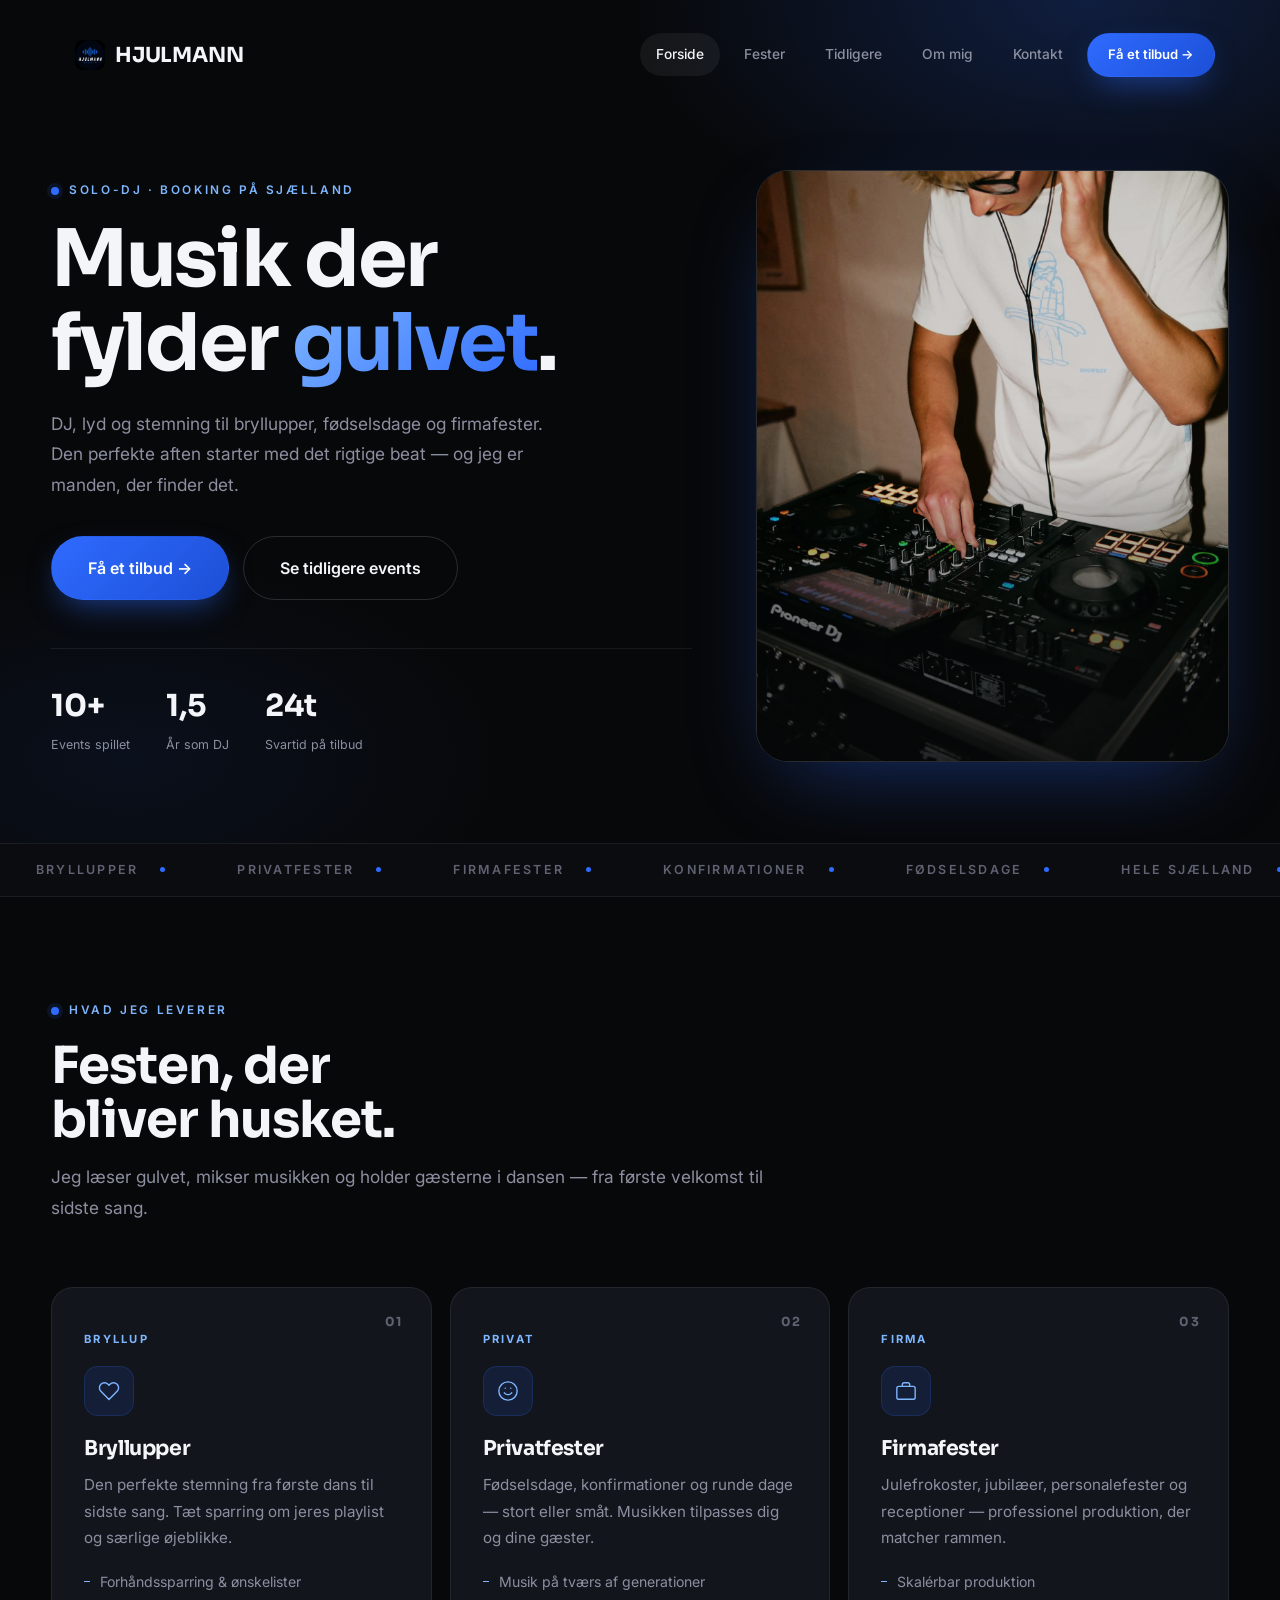
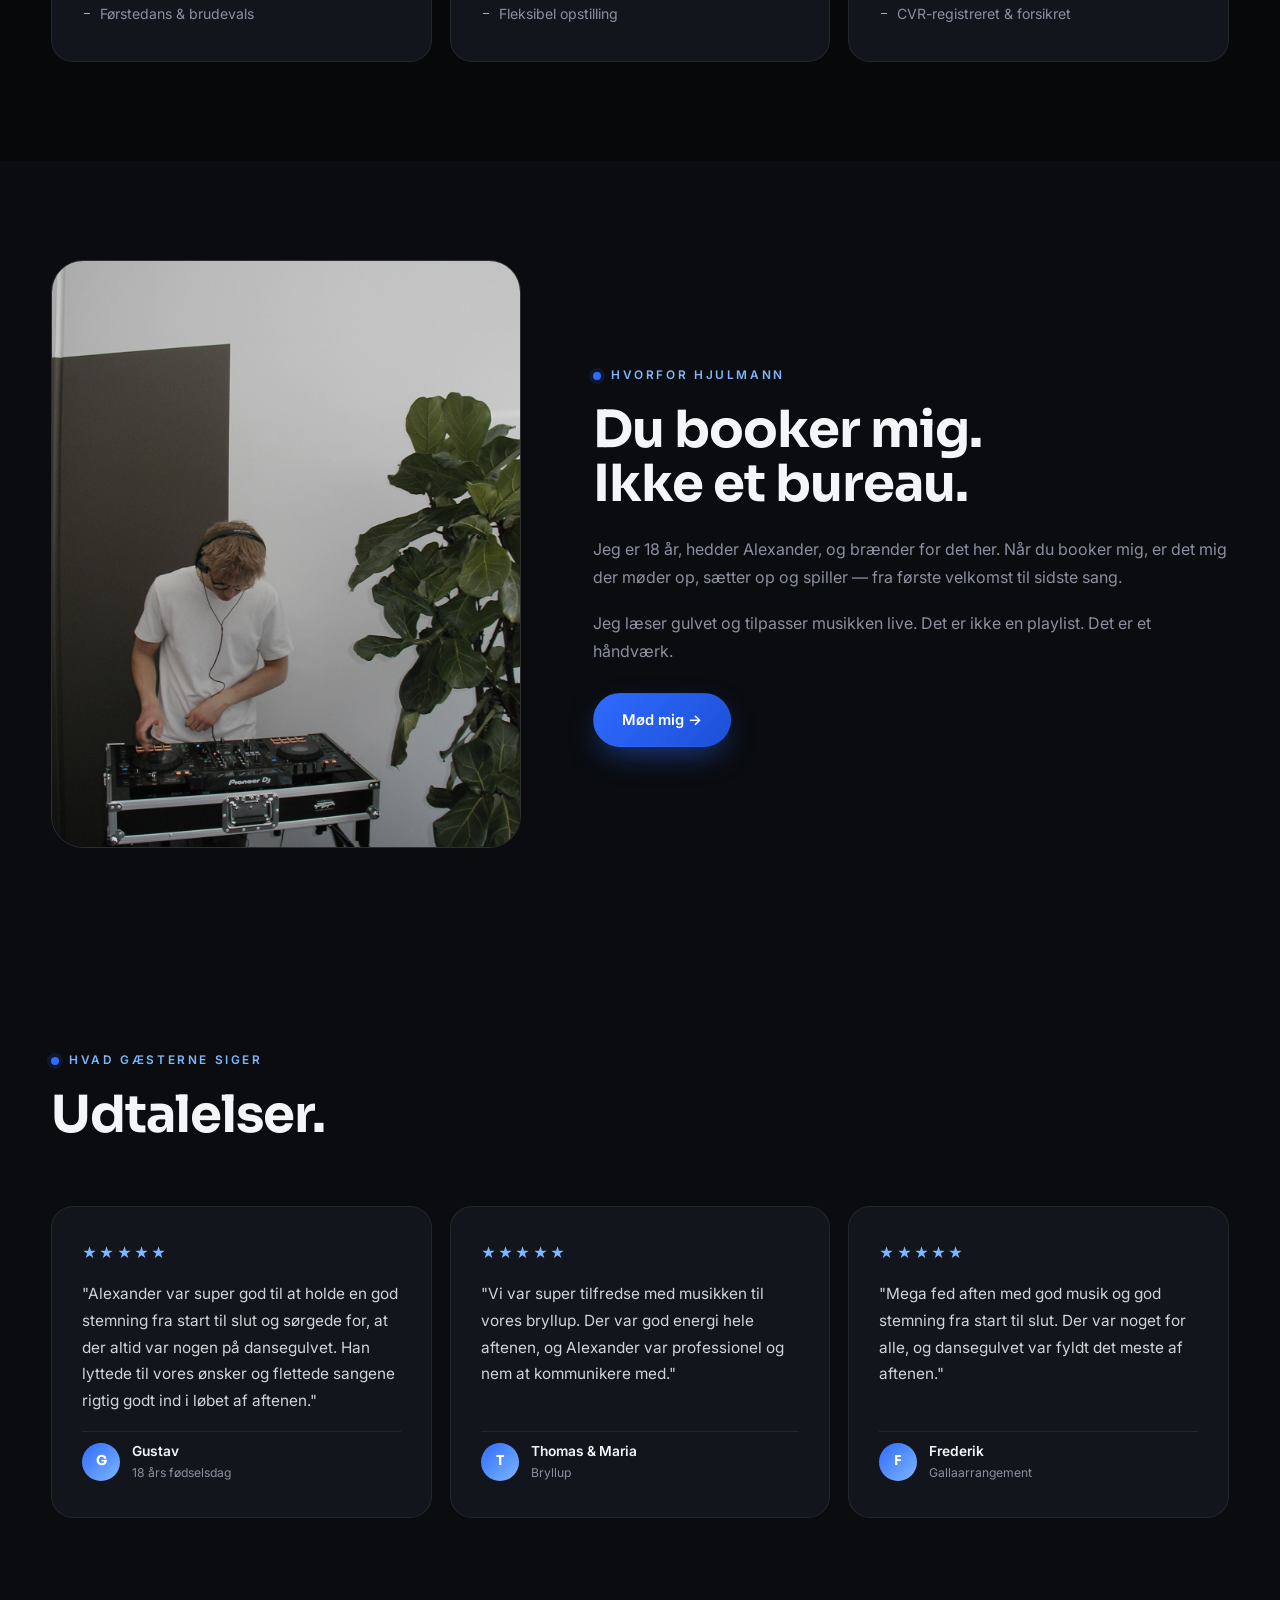
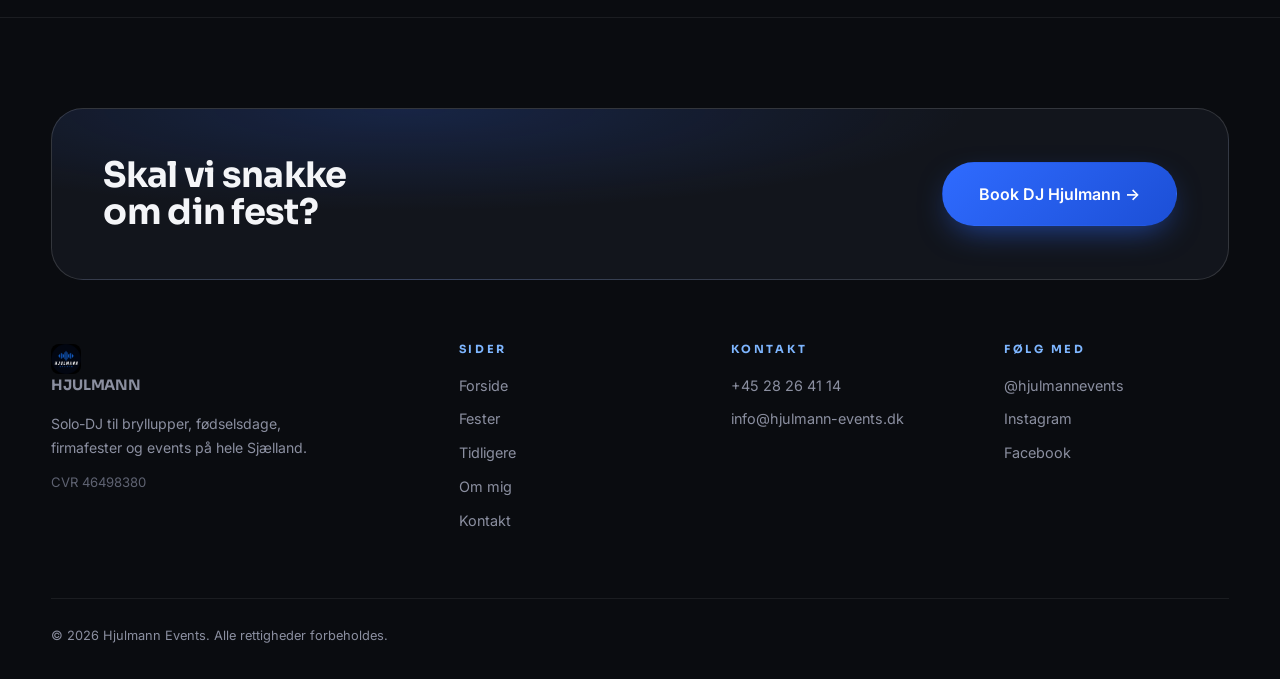
==== index.html @ 21eb1271 "Add files via upload" ====
<!doctype html>
<html lang="da">
<head>
<meta charset="utf-8" />
<meta name="viewport" content="width=device-width,initial-scale=1" />
<title>Hjulmann Events. Musik der fylder gulvet</title>
<meta name="description" content="DJ Hjulmann. solo-DJ til bryllupper, fødselsdage, firmafester og store events på Sjælland." />
<link rel="preconnect" href="https://fonts.googleapis.com">
<link rel="preconnect" href="https://fonts.gstatic.com" crossorigin>
<link href="https://fonts.googleapis.com/css2?family=Inter:wght@400;500;600;700&family=Sora:wght@600;700;800&display=swap" rel="stylesheet">
<link rel="stylesheet" href="styles.css" />
</head>
<body>

<div class="nav-outer">
<nav class="nav">
  <a href="index.html" class="logo">
    <img src="logo.png" class="logo-mark" alt="Hjulmann logo" />
    HJULMANN
  </a>
  <div class="nav-links">
    <a href="index.html">Forside</a>
    <a href="fester.html">Fester</a>
    <a href="tidligere.html">Tidligere</a>
    <a href="om.html">Om mig</a>
    <a href="kontakt.html">Kontakt</a>
    <a href="kontakt.html#booking" class="btn btn-primary btn-sm">Få et tilbud →</a>
  </div>
  <button class="nav-toggle" aria-label="Menu">
    <svg width="24" height="24" viewBox="0 0 24 24" fill="none" stroke="currentColor" stroke-width="2"><path d="M3 6h18M3 12h18M3 18h18"/></svg>
  </button>
</nav>
</div>

<!-- HERO -->
<section class="hero">
  <div class="hero-inner">
    <div class="reveal">
      <span class="kicker">Solo-DJ · Booking på Sjælland</span>
      <h1>Musik der<br/>fylder <em>gulvet</em>.</h1>
      <p class="hero-sub">DJ, lyd og stemning til bryllupper, fødselsdage og firmafester. Den perfekte aften starter med det rigtige beat — og jeg er manden, der finder det.</p>
      <div class="hero-actions">
        <a href="kontakt.html#booking" class="btn btn-primary btn-lg">Få et tilbud →</a>
        <a href="tidligere.html" class="btn btn-ghost btn-lg">Se tidligere events</a>
      </div>
      <div class="hero-stats">
        <div class="hero-stat">
          <div class="num">10+</div>
          <div class="lbl">Events spillet</div>
        </div>
        <div class="hero-stat">
          <div class="num">1,5</div>
          <div class="lbl">År som DJ</div>
        </div>
        <div class="hero-stat">
          <div class="num">24t</div>
          <div class="lbl">Svartid på tilbud</div>
        </div>
      </div>
    </div>
    <div class="hero-visual reveal" style="--i:1">
      <div class="frame">
        <img src="img-closeup.jpeg" alt="Alexander Hjulmann ved pulten" />
      </div>
    </div>
  </div>
</section>

<!-- TICKER -->
<div class="ticker">
  <div class="ticker-track">
    <div class="ticker-item">Bryllupper<span class="dot"></span></div>
    <div class="ticker-item">Privatfester<span class="dot"></span></div>
    <div class="ticker-item">Firmafester<span class="dot"></span></div>
    <div class="ticker-item">Konfirmationer<span class="dot"></span></div>
    <div class="ticker-item">Fødselsdage<span class="dot"></span></div>
    <div class="ticker-item">Hele Sjælland<span class="dot"></span></div>
    <div class="ticker-item">Jubilæer<span class="dot"></span></div>
    <div class="ticker-item">Julefrokoster<span class="dot"></span></div>
    <div class="ticker-item">Bryllupper<span class="dot"></span></div>
    <div class="ticker-item">Privatfester<span class="dot"></span></div>
    <div class="ticker-item">Firmafester<span class="dot"></span></div>
    <div class="ticker-item">Konfirmationer<span class="dot"></span></div>
    <div class="ticker-item">Fødselsdage<span class="dot"></span></div>
    <div class="ticker-item">Hele Sjælland<span class="dot"></span></div>
    <div class="ticker-item">Jubilæer<span class="dot"></span></div>
    <div class="ticker-item">Julefrokoster<span class="dot"></span></div>
  </div>
</div>

<!-- SERVICES -->
<section class="section">
  <div class="section-inner">
    <div class="section-head reveal">
      <span class="kicker">Hvad jeg leverer</span>
      <h2>Festen, der<br/>bliver husket.</h2>
      <p>Jeg læser gulvet, mikser musikken og holder gæsterne i dansen — fra første velkomst til sidste sang.</p>
    </div>
    <div class="bento">
      <div class="bento-card reveal" style="--i:0">
        <span class="num">01</span>
        <span class="tag">Bryllup</span>
        <div class="icon">
          <svg width="22" height="22" viewBox="0 0 24 24" fill="none" stroke="currentColor" stroke-width="1.5" stroke-linecap="round" stroke-linejoin="round"><path d="M20.84 4.61a5.5 5.5 0 00-7.78 0L12 5.67l-1.06-1.06a5.5 5.5 0 00-7.78 7.78l1.06 1.06L12 21.23l7.78-7.78 1.06-1.06a5.5 5.5 0 000-7.78z"/></svg>
        </div>
        <h3>Bryllupper</h3>
        <p>Den perfekte stemning fra første dans til sidste sang. Tæt sparring om jeres playlist og særlige øjeblikke.</p>
        <ul>
          <li>Forhåndssparring &amp; ønskelister</li>
          <li>Førstedans &amp; brudevals</li>
        </ul>
      </div>
      <div class="bento-card reveal" style="--i:1">
        <span class="num">02</span>
        <span class="tag">Privat</span>
        <div class="icon">
          <svg width="22" height="22" viewBox="0 0 24 24" fill="none" stroke="currentColor" stroke-width="1.5" stroke-linecap="round" stroke-linejoin="round"><circle cx="12" cy="12" r="10"/><path d="M8 14s1.5 2 4 2 4-2 4-2"/><line x1="9" y1="9" x2="9.01" y2="9"/><line x1="15" y1="9" x2="15.01" y2="9"/></svg>
        </div>
        <h3>Privatfester</h3>
        <p>Fødselsdage, konfirmationer og runde dage — stort eller småt. Musikken tilpasses dig og dine gæster.</p>
        <ul>
          <li>Musik på tværs af generationer</li>
          <li>Fleksibel opstilling</li>
        </ul>
      </div>
      <div class="bento-card reveal" style="--i:2">
        <span class="num">03</span>
        <span class="tag">Firma</span>
        <div class="icon">
          <svg width="22" height="22" viewBox="0 0 24 24" fill="none" stroke="currentColor" stroke-width="1.5" stroke-linecap="round" stroke-linejoin="round"><rect x="2" y="7" width="20" height="14" rx="2"/><path d="M16 7V5a2 2 0 00-2-2h-4a2 2 0 00-2 2v2"/></svg>
        </div>
        <h3>Firmafester</h3>
        <p>Julefrokoster, jubilæer, personalefester og receptioner — professionel produktion, der matcher rammen.</p>
        <ul>
          <li>Skalérbar produktion</li>
          <li>CVR-registreret &amp; forsikret</li>
        </ul>
      </div>
    </div>
  </div>
</section>

<!-- ABOUT SPLIT -->
<section class="section" style="background:var(--bg-1)">
  <div class="section-inner">
    <div class="split">
      <div class="split-media reveal">
        <img src="img-mixer.jpeg" alt="DJ-mixer og udstyr" />
      </div>
      <div class="split-body reveal" style="--i:1">
        <span class="kicker">Hvorfor Hjulmann</span>
        <h2 style="margin-bottom:24px">Du booker mig.<br/>Ikke et bureau.</h2>
        <p>Jeg er 18 år, hedder Alexander, og brænder for det her. Når du booker mig, er det mig der møder op, sætter op og spiller — fra første velkomst til sidste sang.</p>
        <p>Jeg læser gulvet og tilpasser musikken live. Det er ikke en playlist. Det er et håndværk.</p>
        <a href="om.html" class="btn btn-primary">Mød mig →</a>
      </div>
    </div>
  </div>
</section>

<!-- TESTIMONIALS -->
<section class="section" style="background:var(--bg-1)">
  <div class="section-inner">
    <div class="section-head reveal">
      <span class="kicker">Hvad gæsterne siger</span>
      <h2>Udtalelser.</h2>
    </div>
    <div class="testi-row">
      <div class="testi-card reveal" style="--i:0">
        <div class="stars">★★★★★</div>
        <p>"Alexander var super god til at holde en god stemning fra start til slut og sørgede for, at der altid var nogen på dansegulvet. Han lyttede til vores ønsker og flettede sangene rigtig godt ind i løbet af aftenen."</p>
        <div class="testi-who">
          <div class="testi-avatar">G</div>
          <div>
            <div class="name">Gustav</div>
            <div class="role">18 års fødselsdag</div>
          </div>
        </div>
      </div>
      <div class="testi-card reveal" style="--i:1">
        <div class="stars">★★★★★</div>
        <p>"Vi var super tilfredse med musikken til vores bryllup. Der var god energi hele aftenen, og Alexander var professionel og nem at kommunikere med."</p>
        <div class="testi-who">
          <div class="testi-avatar">T</div>
          <div>
            <div class="name">Thomas &amp; Maria</div>
            <div class="role">Bryllup</div>
          </div>
        </div>
      </div>
      <div class="testi-card reveal" style="--i:2">
        <div class="stars">★★★★★</div>
        <p>"Mega fed aften med god musik og god stemning fra start til slut. Der var noget for alle, og dansegulvet var fyldt det meste af aftenen."</p>
        <div class="testi-who">
          <div class="testi-avatar">F</div>
          <div>
            <div class="name">Frederik</div>
            <div class="role">Gallaarrangement</div>
          </div>
        </div>
      </div>
    </div>
  </div>
</section>


<footer>
  <div class="foot-cta">
    <h3>Skal vi snakke<br/>om din fest?</h3>
    <a href="kontakt.html#booking" class="btn btn-primary btn-lg">Book DJ Hjulmann →</a>
  </div>
  <div class="foot-grid">
    <div>
      <a href="index.html" class="logo">
        <img src="logo.png" class="logo-mark" alt="Hjulmann logo" />
        HJULMANN
      </a>
      <p style="margin-top:14px;font-size:.88rem;color:var(--muted);max-width:32ch">Solo-DJ til bryllupper, fødselsdage, firmafester og events på hele Sjælland.</p>
      <p style="margin-top:10px;font-size:.82rem;color:var(--muted-2)">CVR 46498380</p>
    </div>
    <div>
      <h4>Sider</h4>
      <a href="index.html">Forside</a>
      <a href="fester.html">Fester</a>
      <a href="tidligere.html">Tidligere</a>
      <a href="om.html">Om mig</a>
      <a href="kontakt.html">Kontakt</a>
    </div>
    <div>
      <h4>Kontakt</h4>
      <a href="tel:+4528264114">+45 28 26 41 14</a>
      <a href="mailto:info@hjulmann-events.dk">info@hjulmann-events.dk</a>
    </div>
    <div>
      <h4>Følg med</h4>
      <a href="#">@hjulmannevents</a>
      <a href="#">Instagram</a>
      <a href="#">Facebook</a>
    </div>
  </div>
  <div class="foot-bottom">
    <div>© 2026 Hjulmann Events. Alle rettigheder forbeholdes.</div>
  </div>
</footer>

<script src="script.js"></script>
</body>
</html>
---- styles.css ----
/* === Hjulmann Events — design system v2 === */
:root{
  --bg:#070809;
  --bg-1:#0a0c10;
  --bg-2:#0e1117;
  --surface:#12151c;
  --surface-2:#181c26;
  --fg:#f4f5f8;
  --muted:#8b8fa0;
  --muted-2:#5e6271;
  --accent:#2f6bff;
  --accent-2:#7eb6ff;
  --accent-soft:rgba(47,107,255,.12);
  --line:rgba(255,255,255,.07);
  --line-strong:rgba(255,255,255,.14);
  --max:1280px;
  --radius:22px;
  --radius-sm:14px;
  --radius-lg:32px;
  --glow:0 30px 90px -30px rgba(47,107,255,.45);
}
*{box-sizing:border-box;margin:0;padding:0}
html{scroll-behavior:smooth;scroll-padding-top:110px}
body{
  font-family:'Inter',system-ui,-apple-system,sans-serif;
  background:var(--bg);
  color:var(--fg);
  line-height:1.65;
  overflow-x:hidden;
  -webkit-font-smoothing:antialiased;
}
::selection{background:rgba(47,107,255,.35);color:#fff}
img,video{max-width:100%;display:block}
a{color:inherit;text-decoration:none}

/* ====== TYPOGRAPHY ====== */
h1,h2,h3,h4{
  font-family:'Sora',system-ui,sans-serif;
  font-weight:700;letter-spacing:-.02em;line-height:1.05;
}
h1{font-size:clamp(2.8rem,6.2vw,5.6rem);letter-spacing:-.03em}
h2{font-size:clamp(2rem,4vw,3.2rem)}
h3{font-size:clamp(1.1rem,1.6vw,1.4rem)}
p{color:var(--muted);font-size:1rem;line-height:1.75}
.lead{font-size:1.12rem;color:var(--muted);max-width:46ch}

.kicker{
  display:inline-flex;align-items:center;gap:10px;
  font-size:.74rem;letter-spacing:.22em;text-transform:uppercase;
  color:var(--accent-2);margin-bottom:18px;font-weight:600;
}
.kicker::before{content:'';width:8px;height:8px;border-radius:50%;background:var(--accent);box-shadow:0 0 0 4px var(--accent-soft)}

/* ====== BUTTONS ====== */
.btn{
  display:inline-flex;align-items:center;gap:10px;
  padding:14px 28px;border-radius:100px;
  border:1px solid var(--line-strong);background:rgba(255,255,255,.02);color:var(--fg);
  font-weight:600;font-size:.92rem;
  cursor:pointer;transition:transform .2s,background .2s,border-color .2s,box-shadow .2s,color .2s;
  font-family:inherit;
}
.btn:hover{border-color:var(--accent-2);transform:translateY(-2px)}
.btn:active{transform:translateY(0)}
.btn-primary{
  background:linear-gradient(135deg,var(--accent),#1c4fd6);border-color:transparent;color:#fff;
  box-shadow:0 12px 32px -10px rgba(47,107,255,.6);
}
.btn-primary:hover{box-shadow:0 16px 40px -10px rgba(47,107,255,.8)}
.btn-ghost{background:transparent}
.btn-lg{padding:18px 36px;font-size:1rem}
.btn-sm{padding:10px 20px;font-size:.82rem}
.btn svg{transition:transform .25s}
.btn:hover svg{transform:translateX(3px)}

/* ====== NAV ====== */
.nav-outer{position:fixed;top:18px;left:0;right:0;z-index:100;padding:0 clamp(16px,4vw,40px);display:flex;justify-content:center;transition:top .35s}
.nav{
  width:100%;max-width:1180px;
  display:flex;align-items:center;justify-content:space-between;gap:24px;
  padding:14px 14px 14px 24px;
  border-radius:100px;
  border:1px solid transparent;
  background:transparent;
  transition:background .4s,border-color .4s,box-shadow .4s,padding .4s,backdrop-filter .4s;
}
.nav-outer.scrolled .nav{
  background:rgba(10,12,16,.7);backdrop-filter:blur(20px) saturate(1.4);
  border-color:var(--line-strong);
  box-shadow:0 12px 40px -20px rgba(0,0,0,.6);
}
.logo{
  font-family:'Sora',sans-serif;font-size:1.3rem;font-weight:700;letter-spacing:-.01em;
  display:flex;align-items:center;gap:10px;flex-shrink:0;
}
.logo-mark{width:30px;height:30px;border-radius:8px}
.nav-links{display:flex;gap:8px;align-items:center}
.nav-links a:not(.btn){
  font-size:.86rem;font-weight:500;color:var(--muted);
  padding:10px 16px;border-radius:100px;transition:color .2s,background .2s;
}
.nav-links a:not(.btn):hover{color:var(--fg);background:rgba(255,255,255,.05)}
.nav-links a.active:not(.btn){color:var(--fg);background:rgba(255,255,255,.06)}
.nav-toggle{display:none;background:none;border:none;color:var(--fg);cursor:pointer;padding:8px}

@media(max-width:860px){
  .nav-toggle{display:block}
  .nav-links{
    position:fixed;top:0;right:0;height:100vh;width:min(320px,82vw);
    background:rgba(10,12,16,.98);backdrop-filter:blur(24px);
    flex-direction:column;justify-content:center;align-items:stretch;
    gap:6px;padding:40px;transform:translateX(100%);transition:transform .4s cubic-bezier(.16,1,.3,1);
    border-left:1px solid var(--line);
  }
  .nav-links.open{transform:translateX(0)}
  .nav-links a:not(.btn){font-size:1.2rem;text-align:center;padding:14px}
  .nav-links .btn{justify-content:center;margin-top:14px}
}

/* ====== HERO ====== */
.hero{
  padding:170px clamp(18px,4vw,56px) clamp(60px,9vh,110px);
  position:relative;overflow:hidden;
}
.hero::before{
  content:'';position:absolute;inset:0;z-index:0;
  background:
    radial-gradient(ellipse 60% 50% at 85% 0%,rgba(47,107,255,.22),transparent 60%),
    radial-gradient(ellipse 50% 40% at 10% 90%,rgba(47,107,255,.08),transparent 60%);
}
.hero-inner{
  position:relative;z-index:1;max-width:var(--max);margin:0 auto;
  display:grid;grid-template-columns:1.15fr .85fr;gap:64px;align-items:center;
}
@media(max-width:980px){.hero-inner{grid-template-columns:1fr;gap:48px}}
.hero h1{margin-bottom:24px}
.hero h1 em{
  font-style:normal;color:var(--accent-2);
  background:linear-gradient(135deg,var(--accent-2),var(--accent));
  -webkit-background-clip:text;background-clip:text;color:transparent;
}
.hero-sub{font-size:1.08rem;max-width:46ch;margin-bottom:36px}
.hero-actions{display:flex;gap:14px;flex-wrap:wrap;margin-bottom:48px}
.hero-stats{display:flex;gap:36px;flex-wrap:wrap;padding-top:32px;border-top:1px solid var(--line)}
.hero-stat .num{font-family:'Sora',sans-serif;font-size:1.9rem;font-weight:700;color:var(--fg)}
.hero-stat .lbl{font-size:.78rem;color:var(--muted);margin-top:4px}

/* hero visual */
.hero-visual{position:relative}
.hero-visual .frame{
  border-radius:var(--radius-lg);overflow:hidden;aspect-ratio:4/5;
  border:1px solid var(--line-strong);position:relative;
  box-shadow:var(--glow);
}
.hero-visual .frame img{width:100%;height:100%;object-fit:cover;filter:saturate(.9) brightness(.85)}
.hero-visual .frame::after{
  content:'';position:absolute;inset:0;
  background:linear-gradient(180deg,transparent 50%,rgba(7,8,9,.85) 100%);
}
.float-card{
  position:absolute;left:-26px;bottom:34px;z-index:2;
  background:rgba(14,17,23,.85);backdrop-filter:blur(16px);
  border:1px solid var(--line-strong);border-radius:var(--radius-sm);
  padding:18px 22px;box-shadow:0 20px 50px -20px rgba(0,0,0,.7);
  display:flex;align-items:center;gap:14px;
}
.float-card .icn{
  width:42px;height:42px;border-radius:12px;flex-shrink:0;
  display:flex;align-items:center;justify-content:center;
  background:var(--accent-soft);color:var(--accent-2);
}
.float-card .t{font-weight:700;font-size:.95rem}
.float-card .d{font-size:.78rem;color:var(--muted)}
@media(max-width:600px){.float-card{left:14px;right:14px;bottom:18px}}

/* ====== TICKER ====== */
.ticker{
  border-top:1px solid var(--line);border-bottom:1px solid var(--line);
  background:var(--bg-1);padding:16px 0;overflow:hidden;
}
.ticker-track{display:flex;width:max-content;animation:ticker 32s linear infinite;gap:0}
.ticker:hover .ticker-track{animation-play-state:paused}
@keyframes ticker{from{transform:translateX(0)}to{transform:translateX(-50%)}}
.ticker-item{
  display:flex;align-items:center;gap:22px;padding:0 36px;
  font-size:.78rem;letter-spacing:.18em;text-transform:uppercase;color:var(--muted-2);font-weight:600;white-space:nowrap;
}
.ticker-item .dot{width:5px;height:5px;border-radius:50%;background:var(--accent);flex-shrink:0}

/* ====== SECTIONS ====== */
.section{padding:clamp(80px,11vh,140px) clamp(18px,4vw,56px)}
.section-inner{max-width:var(--max);margin:0 auto}
.section-head{margin-bottom:64px;max-width:760px}
.section-head.center{margin-inline:auto;text-align:center}
.section-head h2{margin-bottom:16px}
.section-head p{font-size:1.08rem}
.section-top{
  display:flex;justify-content:space-between;align-items:flex-end;
  flex-wrap:wrap;gap:24px;margin-bottom:56px;
}

/* ====== BENTO SERVICES ====== */
.bento{display:grid;grid-template-columns:repeat(3,1fr);gap:18px}
@media(max-width:900px){.bento{grid-template-columns:1fr}}
.bento-card{
  background:var(--surface);border:1px solid var(--line);border-radius:var(--radius);
  padding:36px 32px;position:relative;overflow:hidden;
  transition:border-color .3s,transform .3s,background .3s;
}
.bento-card:hover{border-color:rgba(47,107,255,.4);transform:translateY(-4px);background:var(--surface-2)}
.bento-card .tag{
  display:inline-flex;font-size:.7rem;letter-spacing:.2em;text-transform:uppercase;
  color:var(--accent-2);font-weight:700;margin-bottom:18px;
}
.bento-card .icon{
  width:50px;height:50px;border-radius:14px;display:flex;align-items:center;justify-content:center;
  background:var(--accent-soft);color:var(--accent-2);margin-bottom:22px;
  border:1px solid rgba(47,107,255,.18);
}
.bento-card h3{margin-bottom:12px}
.bento-card p{font-size:.95rem;margin-bottom:18px}
.bento-card ul{list-style:none;display:flex;flex-direction:column;gap:9px}
.bento-card ul li{font-size:.88rem;color:var(--muted);display:flex;align-items:center;gap:10px}
.bento-card ul li::before{content:'';width:6px;height:1px;background:var(--accent-2);flex-shrink:0}
.bento-card .num{
  position:absolute;top:24px;right:28px;font-family:'Sora',sans-serif;font-weight:700;
  font-size:.78rem;color:var(--muted-2);letter-spacing:.1em;
}

/* ====== SPLIT IMAGE+TEXT ====== */
.split{display:grid;grid-template-columns:.85fr 1.15fr;gap:72px;align-items:center}
.split.rev{grid-template-columns:1.15fr .85fr}
.split.rev .split-media{order:2}
@media(max-width:900px){.split,.split.rev{grid-template-columns:1fr;gap:40px}.split.rev .split-media{order:0}}
.split-media{border-radius:var(--radius-lg);overflow:hidden;aspect-ratio:4/5;border:1px solid var(--line-strong)}
.split-media img{width:100%;height:100%;object-fit:cover;filter:saturate(.9) brightness(.88)}
.split-body p{margin-bottom:18px}
.split-body .btn{margin-top:10px}

/* ====== GALLERY ====== */
.gallery{display:grid;grid-template-columns:repeat(4,1fr);gap:14px}
@media(max-width:980px){.gallery{grid-template-columns:repeat(2,1fr)}}
@media(max-width:540px){.gallery{grid-template-columns:1fr}}
.gallery-item{
  position:relative;border-radius:var(--radius);overflow:hidden;aspect-ratio:3/4;
  border:1px solid var(--line);
}
.gallery-item.tall{grid-row:span 2;aspect-ratio:3/5}
@media(max-width:980px){.gallery-item.tall{aspect-ratio:3/4;grid-row:auto}}
.gallery-item .bg{
  position:absolute;inset:0;background-size:cover;background-position:center;
  filter:saturate(.6) brightness(.7);transition:transform .8s cubic-bezier(.16,1,.3,1),filter .8s;
}
.gallery-item:hover .bg{transform:scale(1.06);filter:saturate(.95) brightness(.85)}
.gallery-item::after{content:'';position:absolute;inset:0;background:linear-gradient(180deg,transparent 45%,rgba(7,8,9,.95) 100%)}
.gallery-item .info{position:absolute;left:20px;right:20px;bottom:18px;z-index:2}
.gallery-item .tag{font-size:.66rem;letter-spacing:.22em;text-transform:uppercase;color:var(--accent-2);font-weight:700;margin-bottom:6px;display:block}
.gallery-item h3{font-size:1.25rem}

/* filter */
.filter-bar{display:flex;gap:10px;flex-wrap:wrap}
.filter-btn{
  padding:10px 22px;border:1px solid var(--line-strong);background:transparent;border-radius:100px;
  color:var(--muted);font-family:inherit;font-size:.82rem;font-weight:600;cursor:pointer;
  transition:border-color .2s,color .2s,background .2s;
}
.filter-btn:hover,.filter-btn.active{border-color:var(--accent);color:var(--fg);background:var(--accent-soft)}

/* ====== TESTIMONIALS ====== */
.testi-row{display:grid;grid-template-columns:repeat(3,1fr);gap:18px}
@media(max-width:900px){.testi-row{grid-template-columns:1fr}}
.testi-card{
  background:var(--surface);border:1px solid var(--line);border-radius:var(--radius);
  padding:34px 30px;display:flex;flex-direction:column;gap:16px;
  transition:border-color .3s,transform .3s;
}
.testi-card:hover{border-color:rgba(47,107,255,.35);transform:translateY(-4px)}
.stars{color:var(--accent-2);font-size:.9rem;letter-spacing:.16em}
.testi-card p{font-size:.96rem;color:var(--fg);opacity:.85}
.testi-who{display:flex;align-items:center;gap:12px;margin-top:auto;padding-top:8px;border-top:1px solid var(--line)}
.testi-avatar{
  width:38px;height:38px;border-radius:50%;background:linear-gradient(135deg,var(--accent),var(--accent-2));
  display:flex;align-items:center;justify-content:center;font-family:'Sora',sans-serif;font-weight:700;font-size:.85rem;color:#fff;flex-shrink:0;
}
.testi-who .name{font-size:.86rem;font-weight:600}
.testi-who .role{font-size:.76rem;color:var(--muted)}

/* ====== PROCESS RAIL ====== */
.process-rail{display:grid;grid-template-columns:repeat(4,1fr);gap:18px;position:relative}
@media(max-width:900px){.process-rail{grid-template-columns:1fr}}
.process-card{
  background:var(--surface);border:1px solid var(--line);border-radius:var(--radius);
  padding:32px 28px;position:relative;
}
.process-card .step-num{
  width:38px;height:38px;border-radius:50%;display:flex;align-items:center;justify-content:center;
  background:var(--accent-soft);border:1px solid rgba(47,107,255,.25);color:var(--accent-2);
  font-family:'Sora',sans-serif;font-weight:700;font-size:.95rem;margin-bottom:20px;
}
.process-card h3{margin-bottom:8px}
.process-card p{font-size:.9rem}

/* ====== TIMELINE (om) ====== */
.timeline2{display:flex;flex-direction:column;gap:0;border-left:1px solid var(--line-strong);padding-left:36px}
.tl2-item{position:relative;padding-bottom:42px}
.tl2-item:last-child{padding-bottom:0}
.tl2-item::before{
  content:'';position:absolute;left:-41px;top:4px;width:11px;height:11px;border-radius:50%;
  background:var(--bg);border:2px solid var(--accent);box-shadow:0 0 0 4px var(--accent-soft);
}
.tl2-year{font-family:'Sora',sans-serif;font-weight:700;color:var(--accent-2);font-size:.82rem;letter-spacing:.18em;text-transform:uppercase;margin-bottom:6px}
.tl2-item h3{margin-bottom:6px}
.tl2-item p{font-size:.92rem}

/* ====== SPEC / GEAR LIST ====== */
.spec-grid{display:grid;grid-template-columns:repeat(4,1fr);gap:14px}
@media(max-width:900px){.spec-grid{grid-template-columns:repeat(2,1fr)}}
@media(max-width:540px){.spec-grid{grid-template-columns:1fr}}
.spec-card{
  background:var(--surface);border:1px solid var(--line);border-radius:var(--radius-sm);
  padding:26px 24px;transition:border-color .3s,background .3s;
}
.spec-card:hover{border-color:rgba(47,107,255,.3);background:var(--surface-2)}
.spec-card .label{font-size:.7rem;letter-spacing:.2em;text-transform:uppercase;color:var(--accent-2);font-weight:700;margin-bottom:10px}
.spec-card .title{font-family:'Sora',sans-serif;font-weight:700;font-size:1.05rem;margin-bottom:8px}
.spec-card p{font-size:.86rem}

/* ====== STAT STRIP ====== */
.stat-strip{display:grid;grid-template-columns:repeat(4,1fr);gap:14px}
@media(max-width:760px){.stat-strip{grid-template-columns:repeat(2,1fr)}}
.stat-box{
  background:var(--surface);border:1px solid var(--line);border-radius:var(--radius-sm);
  padding:30px 24px;text-align:center;
}
.stat-box .num{
  font-family:'Sora',sans-serif;font-weight:700;font-size:clamp(2.2rem,4vw,3rem);
  background:linear-gradient(135deg,var(--fg),var(--accent-2));-webkit-background-clip:text;background-clip:text;color:transparent;
}
.stat-box .lbl{font-size:.78rem;letter-spacing:.14em;text-transform:uppercase;color:var(--muted);margin-top:8px}

/* ====== BOOKING (new system) ====== */
.booking{
  background:linear-gradient(180deg,var(--bg-1),var(--bg));
  border-top:1px solid var(--line);border-bottom:1px solid var(--line);
}
.booking-grid{display:grid;grid-template-columns:1.3fr .9fr;gap:28px;align-items:start}
@media(max-width:980px){.booking-grid{grid-template-columns:1fr}}
.booking-card{
  background:var(--surface);border:1px solid var(--line-strong);border-radius:var(--radius);
  padding:clamp(28px,4vw,48px);
}
.booking-card h2{margin-bottom:8px}
.booking-card>p{margin-bottom:36px}

.field-group{margin-bottom:32px}
.field-group>.flabel{
  font-size:.72rem;letter-spacing:.2em;text-transform:uppercase;color:var(--muted);
  font-weight:700;margin-bottom:14px;display:block;
}
.chip-row{display:flex;gap:10px;flex-wrap:wrap}
.chip{
  padding:12px 20px;border-radius:100px;border:1px solid var(--line-strong);
  background:rgba(255,255,255,.02);color:var(--muted);font-size:.86rem;font-weight:600;
  cursor:pointer;transition:all .2s;display:flex;align-items:center;gap:8px;
}
.chip svg{color:var(--accent-2)}
.chip:hover{border-color:var(--accent-2);color:var(--fg)}
.chip.active{border-color:var(--accent);background:var(--accent-soft);color:var(--fg)}

.field-row{display:grid;grid-template-columns:1fr 1fr;gap:18px}
@media(max-width:540px){.field-row{grid-template-columns:1fr}}
.field{display:flex;flex-direction:column;gap:8px}
.field label{font-size:.72rem;letter-spacing:.2em;text-transform:uppercase;color:var(--muted);font-weight:700}
.field .req{color:var(--accent-2)}
input,textarea,select{
  width:100%;padding:14px 18px;border-radius:var(--radius-sm);
  background:rgba(255,255,255,.03);border:1px solid var(--line-strong);color:var(--fg);
  font-family:inherit;font-size:.96rem;transition:border-color .25s,box-shadow .25s,background .25s;
  color-scheme:dark;
}
input:focus,textarea:focus,select:focus{
  outline:none;border-color:var(--accent);background:rgba(47,107,255,.05);
  box-shadow:0 0 0 4px var(--accent-soft);
}
textarea{resize:vertical;min-height:120px}
select{appearance:none;cursor:pointer;background-image:url("data:image/svg+xml,%3Csvg xmlns='http://www.w3.org/2000/svg' width='12' height='12' viewBox='0 0 24 24' fill='none' stroke='%238b8fa0' stroke-width='2'%3E%3Cpolyline points='6 9 12 15 18 9'/%3E%3C/svg%3E");background-repeat:no-repeat;background-position:right 18px center}
.form-status{font-size:.9rem;color:var(--accent-2);min-height:1.4em;margin-top:6px}

/* live summary */
.summary-card{
  background:var(--surface);border:1px solid var(--line-strong);border-radius:var(--radius);
  padding:clamp(26px,3vw,36px);position:sticky;top:120px;
}
.summary-card h3{margin-bottom:22px}
.summary-row{
  display:flex;justify-content:space-between;gap:12px;padding:14px 0;
  border-bottom:1px solid var(--line);font-size:.9rem;
}
.summary-row:last-child{border-bottom:none}
.summary-row .k{color:var(--muted)}
.summary-row .v{font-weight:600;text-align:right}
.summary-note{
  margin-top:24px;padding:16px 18px;border-radius:var(--radius-sm);
  background:var(--accent-soft);border:1px solid rgba(47,107,255,.2);
  font-size:.84rem;color:var(--accent-2);display:flex;gap:10px;align-items:flex-start;
}
.summary-note svg{flex-shrink:0;margin-top:2px}

.booking-success{
  display:none;text-align:center;padding:60px 20px;flex-direction:column;align-items:center;gap:16px;
}
.booking-success.show{display:flex}
.booking-success .ic{
  width:64px;height:64px;border-radius:50%;background:var(--accent-soft);border:1px solid rgba(47,107,255,.3);
  display:flex;align-items:center;justify-content:center;color:var(--accent-2);
}

/* ====== CONTACT INFO ====== */
.info-list{display:flex;flex-direction:column;gap:0;margin-top:24px}
.info-row{
  display:flex;justify-content:space-between;align-items:center;padding:18px 0;
  border-bottom:1px solid var(--line);
}
.info-row .k{font-size:.72rem;letter-spacing:.2em;text-transform:uppercase;color:var(--muted);font-weight:700}
.info-row .v{font-size:1.02rem;font-weight:600;transition:color .2s}
.info-row .v:hover{color:var(--accent-2)}
.trust-grid{display:grid;grid-template-columns:1fr 1fr;gap:12px;margin-top:32px}
@media(max-width:480px){.trust-grid{grid-template-columns:1fr}}
.trust-card{
  border:1px solid var(--line-strong);border-radius:var(--radius-sm);padding:18px;
  display:flex;flex-direction:column;gap:10px;font-size:.86rem;color:var(--muted);
}
.trust-card svg{color:var(--accent-2)}

/* ====== FAQ ====== */
.faq-list{display:flex;flex-direction:column;gap:12px}
.faq-item{
  border:1px solid var(--line);border-radius:var(--radius-sm);overflow:hidden;
  transition:border-color .25s;
}
.faq-item.open{border-color:rgba(47,107,255,.35)}
.faq-q{
  display:flex;justify-content:space-between;align-items:center;gap:16px;
  padding:22px 24px;cursor:pointer;font-size:1rem;font-weight:600;color:var(--fg);user-select:none;
}
.faq-chevron{width:20px;height:20px;flex-shrink:0;color:var(--muted);transition:transform .35s cubic-bezier(.16,1,.3,1),color .2s}
.faq-item.open .faq-chevron{transform:rotate(180deg);color:var(--accent-2)}
.faq-a{max-height:0;overflow:hidden;transition:max-height .45s cubic-bezier(.16,1,.3,1)}
.faq-item.open .faq-a{max-height:220px}
.faq-a p{font-size:.94rem;padding:0 24px 22px}

/* ====== PAGE HEADER ====== */
.page-hero{
  padding:170px clamp(18px,4vw,56px) 90px;position:relative;overflow:hidden;
  border-bottom:1px solid var(--line);
}
.page-hero::before{
  content:'';position:absolute;inset:0;z-index:0;
  background:radial-gradient(ellipse 60% 50% at 90% 0%,rgba(47,107,255,.2),transparent 60%);
}
.page-hero-inner{position:relative;z-index:1;max-width:var(--max);margin:0 auto;display:grid;grid-template-columns:1.3fr .7fr;gap:48px;align-items:end}
@media(max-width:900px){.page-hero-inner{grid-template-columns:1fr;gap:24px}}
.page-hero h1{margin:14px 0 0}
.page-hero p{font-size:1.08rem;max-width:42ch}

/* ====== CTA BAND ====== */
.cta-band{
  padding:clamp(80px,11vh,140px) clamp(18px,4vw,56px);position:relative;overflow:hidden;
  text-align:center;border-top:1px solid var(--line);
}
.cta-band::before{
  content:'';position:absolute;inset:0;z-index:0;
  background:radial-gradient(ellipse 70% 60% at 50% 100%,rgba(47,107,255,.18),transparent 65%);
}
.cta-band-inner{position:relative;z-index:1;max-width:680px;margin:0 auto}
.cta-band h2{margin-bottom:18px}
.cta-band p{max-width:480px;margin:0 auto 36px}
.cta-band .actions{display:flex;gap:14px;justify-content:center;flex-wrap:wrap}

/* ====== REVEAL ANIMATION ====== */
.reveal{opacity:0;transform:translateY(24px);transition:opacity .7s cubic-bezier(.16,1,.3,1),transform .7s cubic-bezier(.16,1,.3,1);transition-delay:calc(var(--i,0) * 80ms)}
.reveal.visible{opacity:1;transform:none}

/* ====== FOOTER ====== */
footer{padding:90px clamp(18px,4vw,56px) 32px;border-top:1px solid var(--line);background:var(--bg-1)}
.foot-cta{
  max-width:var(--max);margin:0 auto 64px;padding:48px clamp(24px,4vw,56px);
  border-radius:var(--radius-lg);border:1px solid var(--line-strong);
  background:radial-gradient(ellipse 80% 100% at 30% 0%,rgba(47,107,255,.18),transparent 60%),var(--surface);
  display:flex;justify-content:space-between;align-items:center;flex-wrap:wrap;gap:24px;
}
.foot-cta h3{font-size:clamp(1.4rem,3vw,2.2rem)}
.foot-grid{max-width:var(--max);margin:0 auto;display:grid;grid-template-columns:1.6fr 1fr 1fr 1fr;gap:48px;padding-bottom:56px}
@media(max-width:760px){.foot-grid{grid-template-columns:1fr 1fr}}
.foot-grid h4{font-family:'Sora',sans-serif;font-size:.7rem;letter-spacing:.24em;text-transform:uppercase;color:var(--accent-2);margin-bottom:18px;font-weight:700}
.foot-grid a{display:block;color:var(--muted);font-size:.9rem;margin-bottom:10px;transition:color .2s}
.foot-grid a:hover{color:var(--fg)}
.foot-bottom{max-width:var(--max);margin:0 auto;padding-top:26px;border-top:1px solid var(--line);display:flex;justify-content:space-between;font-size:.8rem;color:var(--muted);flex-wrap:wrap;gap:10px}
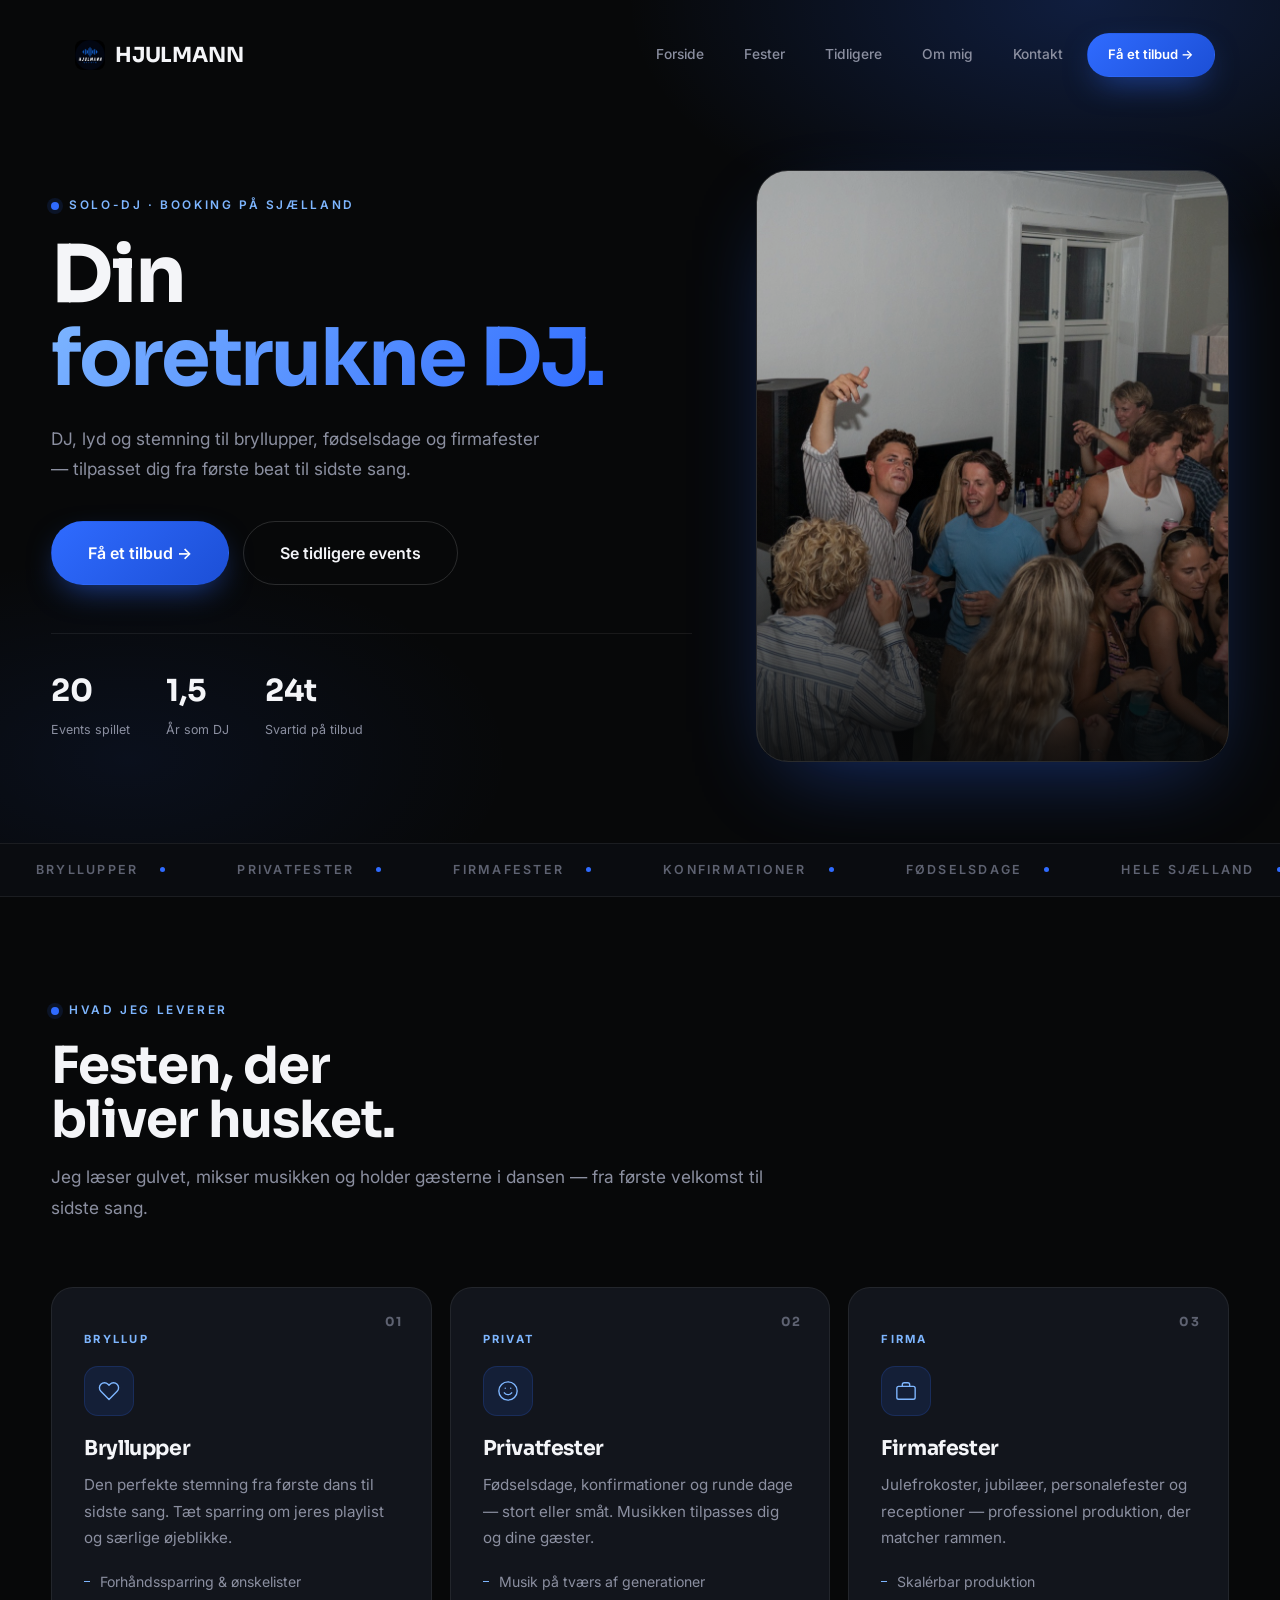
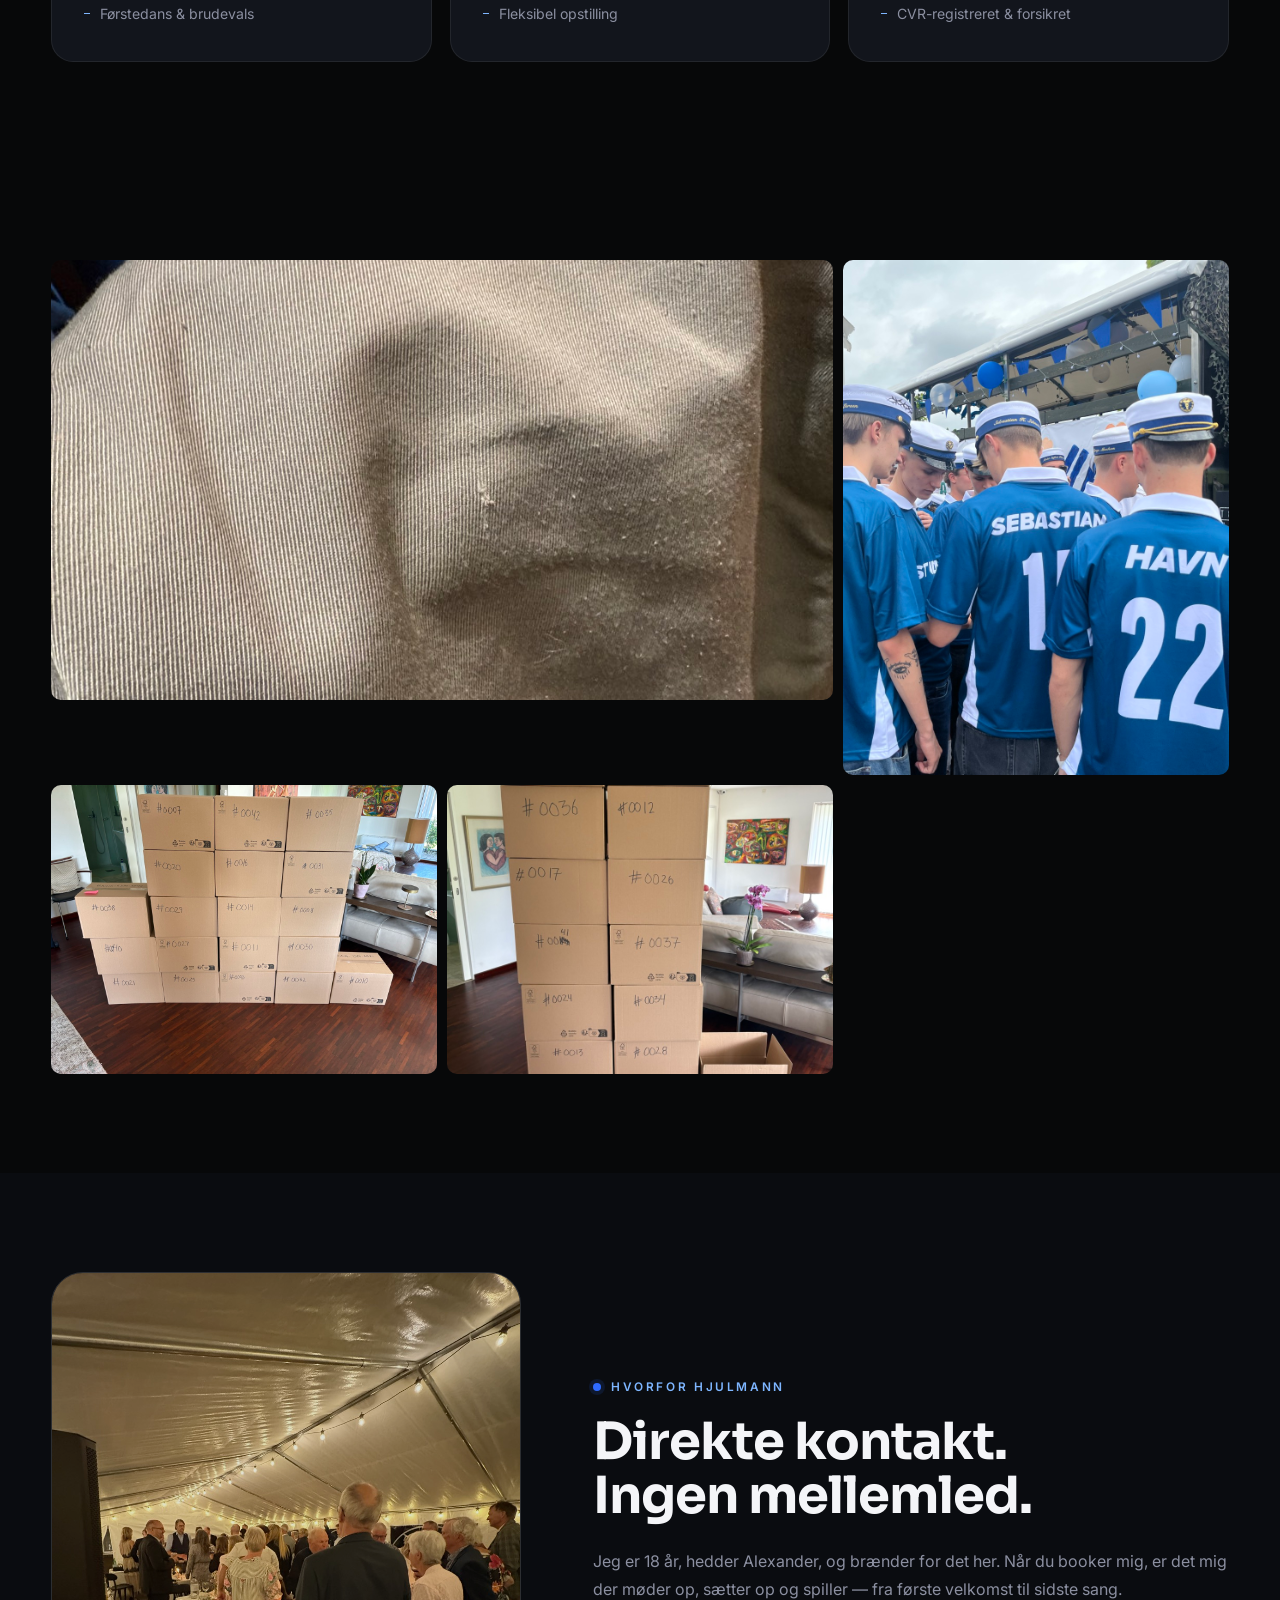
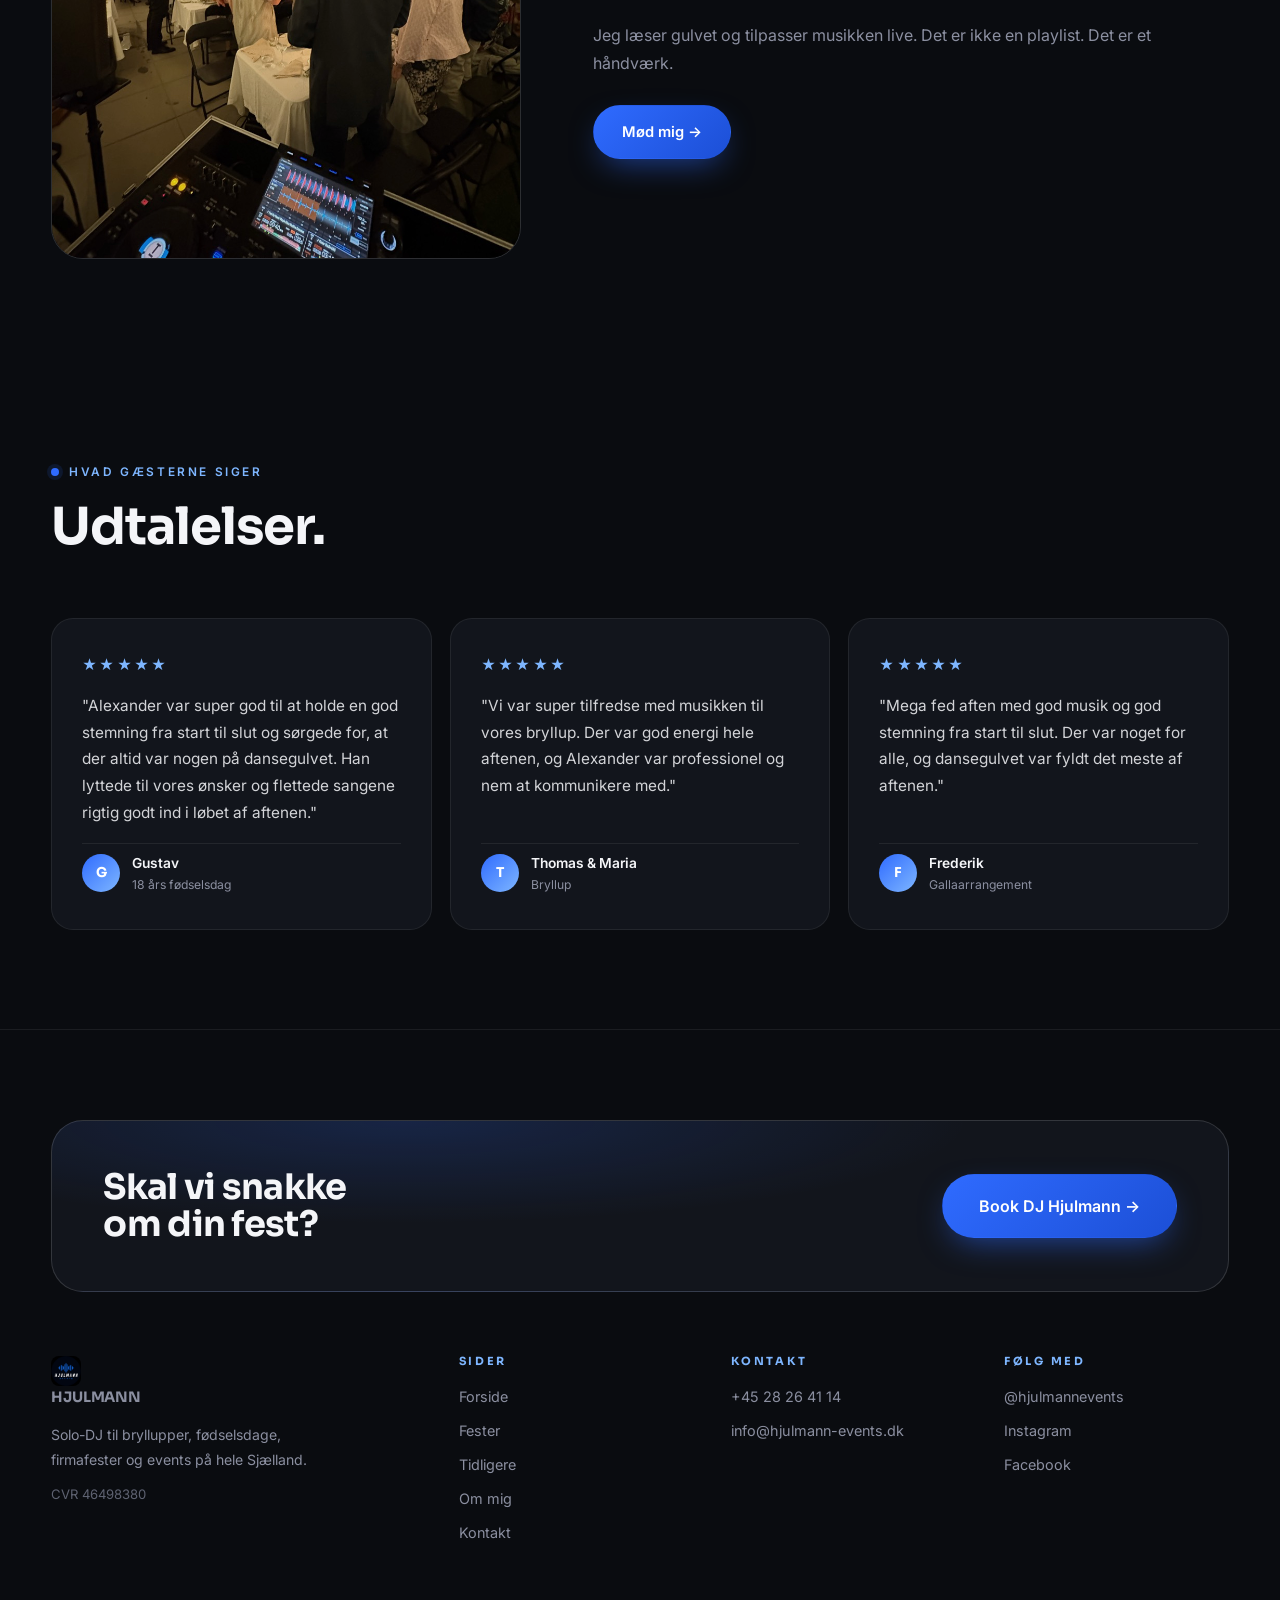
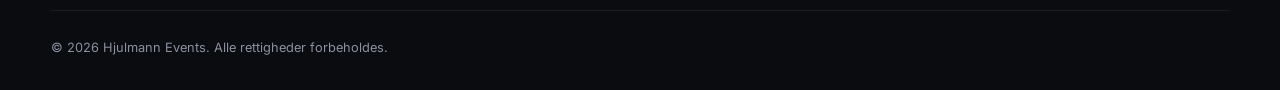
==== commit 760503e1: "Redesign: nye fotos, opdateret tekst og clean URLs - Ny hero-overskrift og fjernet corny slogans - 2" ====
--- a/index.html
+++ b/index.html
@@ -3,7 +3,7 @@
 <head>
 <meta charset="utf-8" />
 <meta name="viewport" content="width=device-width,initial-scale=1" />
-<title>Hjulmann Events. Musik der fylder gulvet</title>
+<title>Hjulmann Events</title>
 <meta name="description" content="DJ Hjulmann. solo-DJ til bryllupper, fødselsdage, firmafester og store events på Sjælland." />
 <link rel="preconnect" href="https://fonts.googleapis.com">
 <link rel="preconnect" href="https://fonts.gstatic.com" crossorigin>
@@ -14,17 +14,17 @@
 
 <div class="nav-outer">
 <nav class="nav">
-  <a href="index.html" class="logo">
+  <a href="/" class="logo">
     <img src="logo.png" class="logo-mark" alt="Hjulmann logo" />
     HJULMANN
   </a>
   <div class="nav-links">
-    <a href="index.html">Forside</a>
-    <a href="fester.html">Fester</a>
-    <a href="tidligere.html">Tidligere</a>
-    <a href="om.html">Om mig</a>
-    <a href="kontakt.html">Kontakt</a>
-    <a href="kontakt.html#booking" class="btn btn-primary btn-sm">Få et tilbud →</a>
+    <a href="/">Forside</a>
+    <a href="/fester">Fester</a>
+    <a href="/tidligere">Tidligere</a>
+    <a href="/om">Om mig</a>
+    <a href="/kontakt">Kontakt</a>
+    <a href="/kontakt#booking" class="btn btn-primary btn-sm">Få et tilbud →</a>
   </div>
   <button class="nav-toggle" aria-label="Menu">
     <svg width="24" height="24" viewBox="0 0 24 24" fill="none" stroke="currentColor" stroke-width="2"><path d="M3 6h18M3 12h18M3 18h18"/></svg>
@@ -37,15 +37,15 @@
   <div class="hero-inner">
     <div class="reveal">
       <span class="kicker">Solo-DJ · Booking på Sjælland</span>
-      <h1>Musik der<br/>fylder <em>gulvet</em>.</h1>
-      <p class="hero-sub">DJ, lyd og stemning til bryllupper, fødselsdage og firmafester. Den perfekte aften starter med det rigtige beat — og jeg er manden, der finder det.</p>
+      <h1>Din<br/><em>foretrukne DJ.</em></h1>
+      <p class="hero-sub">DJ, lyd og stemning til bryllupper, fødselsdage og firmafester — tilpasset dig fra første beat til sidste sang.</p>
       <div class="hero-actions">
-        <a href="kontakt.html#booking" class="btn btn-primary btn-lg">Få et tilbud →</a>
-        <a href="tidligere.html" class="btn btn-ghost btn-lg">Se tidligere events</a>
+        <a href="/kontakt#booking" class="btn btn-primary btn-lg">Få et tilbud →</a>
+        <a href="/tidligere" class="btn btn-ghost btn-lg">Se tidligere events</a>
       </div>
       <div class="hero-stats">
         <div class="hero-stat">
-          <div class="num">10+</div>
+          <div class="num">20</div>
           <div class="lbl">Events spillet</div>
         </div>
         <div class="hero-stat">
@@ -60,7 +60,7 @@
     </div>
     <div class="hero-visual reveal" style="--i:1">
       <div class="frame">
-        <img src="img-closeup.jpeg" alt="Alexander Hjulmann ved pulten" />
+        <img src="img-crowd-hero.jpg" alt="Fuldt dansegulv til Hjulmann Events" />
       </div>
     </div>
   </div>
@@ -140,19 +140,39 @@
   </div>
 </section>
 
+<!-- PHOTO GRID -->
+<section class="section">
+  <div class="section-inner">
+    <div style="display:grid;grid-template-columns:repeat(3,1fr);gap:10px">
+      <div class="reveal" style="--i:0;grid-column:span 2;overflow:hidden;border-radius:10px;aspect-ratio:16/9">
+        <img src="IMG_3820.jpg" alt="Fest" style="width:100%;height:100%;object-fit:cover" />
+      </div>
+      <div class="reveal" style="--i:1;overflow:hidden;border-radius:10px;aspect-ratio:3/4">
+        <img src="IMG_6307.jpg" alt="Alexander ved pulten" style="width:100%;height:100%;object-fit:cover" />
+      </div>
+      <div class="reveal" style="--i:2;overflow:hidden;border-radius:10px;aspect-ratio:4/3">
+        <img src="IMG_5326.jpg" alt="Fest" style="width:100%;height:100%;object-fit:cover" />
+      </div>
+      <div class="reveal" style="--i:3;overflow:hidden;border-radius:10px;aspect-ratio:4/3">
+        <img src="IMG_5331.jpg" alt="Fest" style="width:100%;height:100%;object-fit:cover" />
+      </div>
+    </div>
+  </div>
+</section>
+
 <!-- ABOUT SPLIT -->
 <section class="section" style="background:var(--bg-1)">
   <div class="section-inner">
     <div class="split">
       <div class="split-media reveal">
-        <img src="img-mixer.jpeg" alt="DJ-mixer og udstyr" />
+        <img src="IMG_5992.jpg" alt="Alexander Hjulmann ved pulten" />
       </div>
       <div class="split-body reveal" style="--i:1">
         <span class="kicker">Hvorfor Hjulmann</span>
-        <h2 style="margin-bottom:24px">Du booker mig.<br/>Ikke et bureau.</h2>
+        <h2 style="margin-bottom:24px">Direkte kontakt.<br/>Ingen mellemled.</h2>
         <p>Jeg er 18 år, hedder Alexander, og brænder for det her. Når du booker mig, er det mig der møder op, sætter op og spiller — fra første velkomst til sidste sang.</p>
         <p>Jeg læser gulvet og tilpasser musikken live. Det er ikke en playlist. Det er et håndværk.</p>
-        <a href="om.html" class="btn btn-primary">Mød mig →</a>
+        <a href="/om" class="btn btn-primary">Mød mig →</a>
       </div>
     </div>
   </div>
@@ -207,11 +227,11 @@
 <footer>
   <div class="foot-cta">
     <h3>Skal vi snakke<br/>om din fest?</h3>
-    <a href="kontakt.html#booking" class="btn btn-primary btn-lg">Book DJ Hjulmann →</a>
+    <a href="/kontakt#booking" class="btn btn-primary btn-lg">Book DJ Hjulmann →</a>
   </div>
   <div class="foot-grid">
     <div>
-      <a href="index.html" class="logo">
+      <a href="/" class="logo">
         <img src="logo.png" class="logo-mark" alt="Hjulmann logo" />
         HJULMANN
       </a>
@@ -220,11 +240,11 @@
     </div>
     <div>
       <h4>Sider</h4>
-      <a href="index.html">Forside</a>
-      <a href="fester.html">Fester</a>
-      <a href="tidligere.html">Tidligere</a>
-      <a href="om.html">Om mig</a>
-      <a href="kontakt.html">Kontakt</a>
+      <a href="/">Forside</a>
+      <a href="/fester">Fester</a>
+      <a href="/tidligere">Tidligere</a>
+      <a href="/om">Om mig</a>
+      <a href="/kontakt">Kontakt</a>
     </div>
     <div>
       <h4>Kontakt</h4>
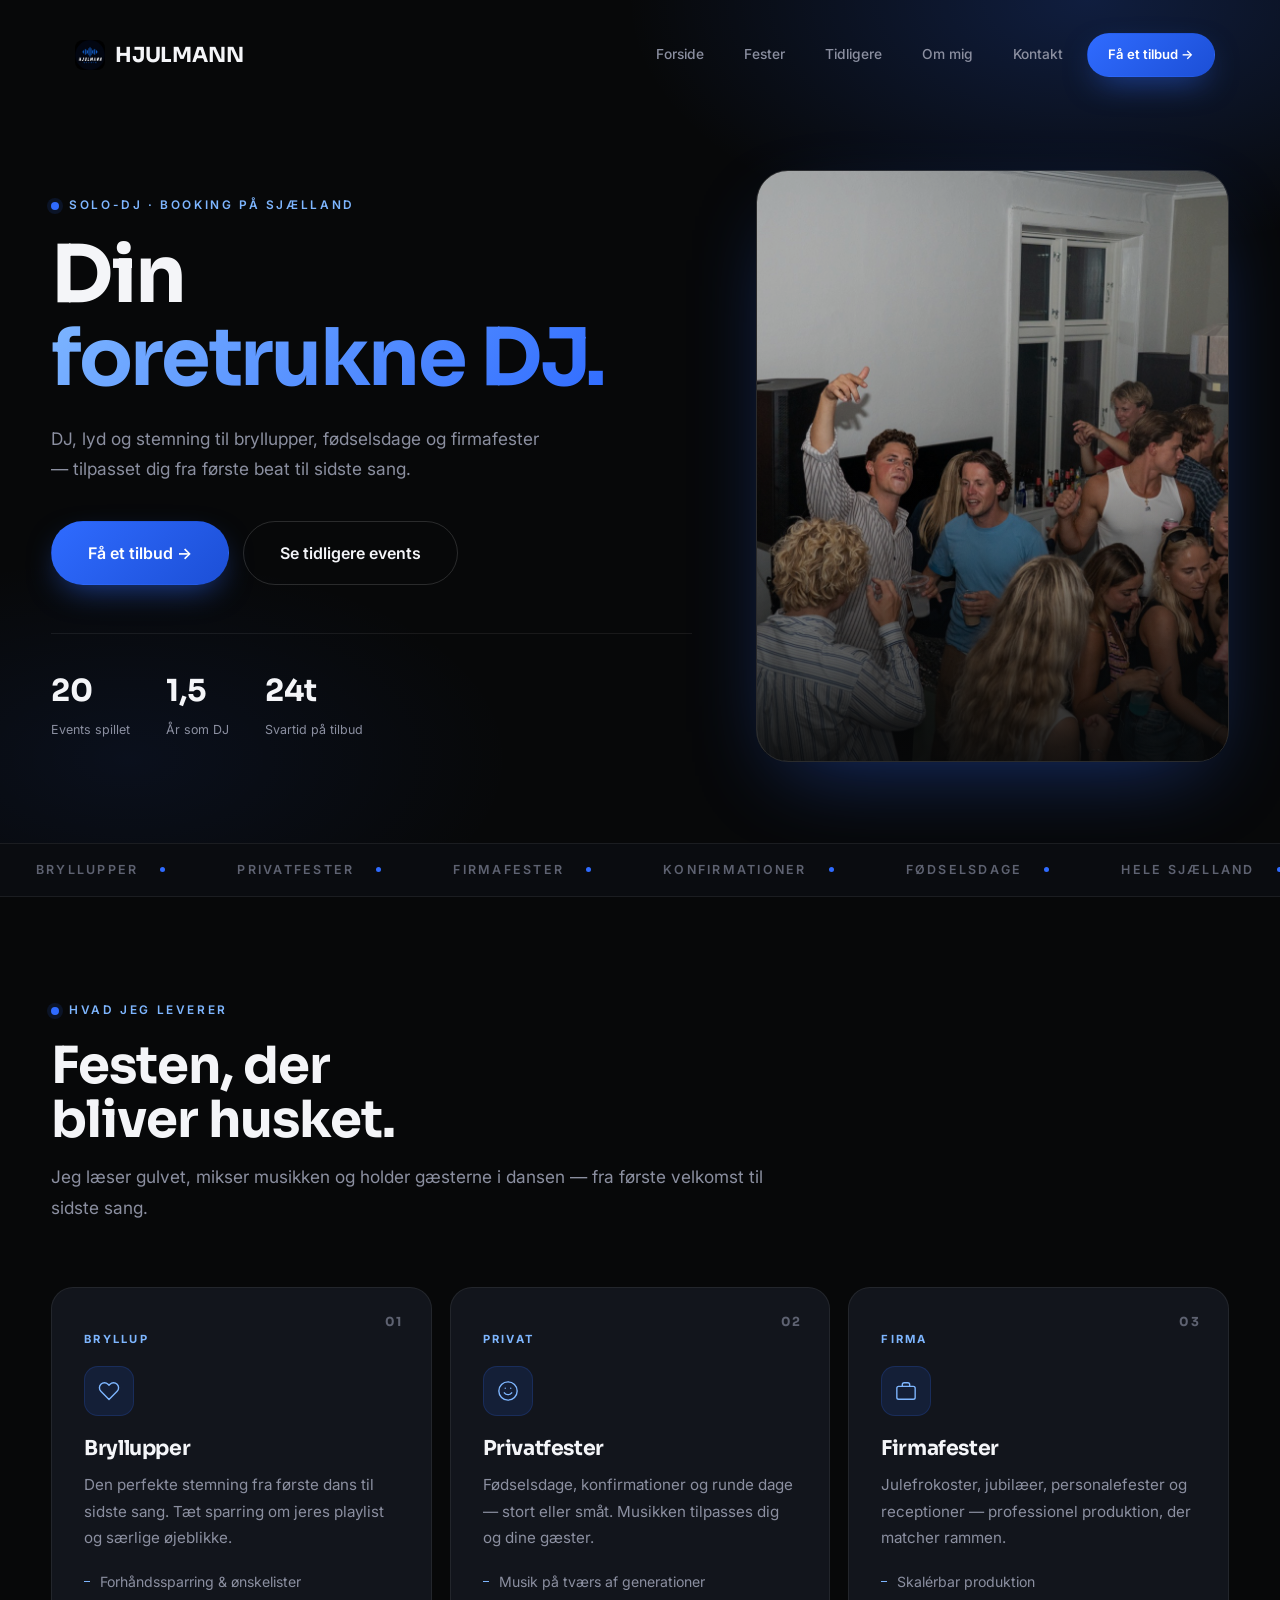
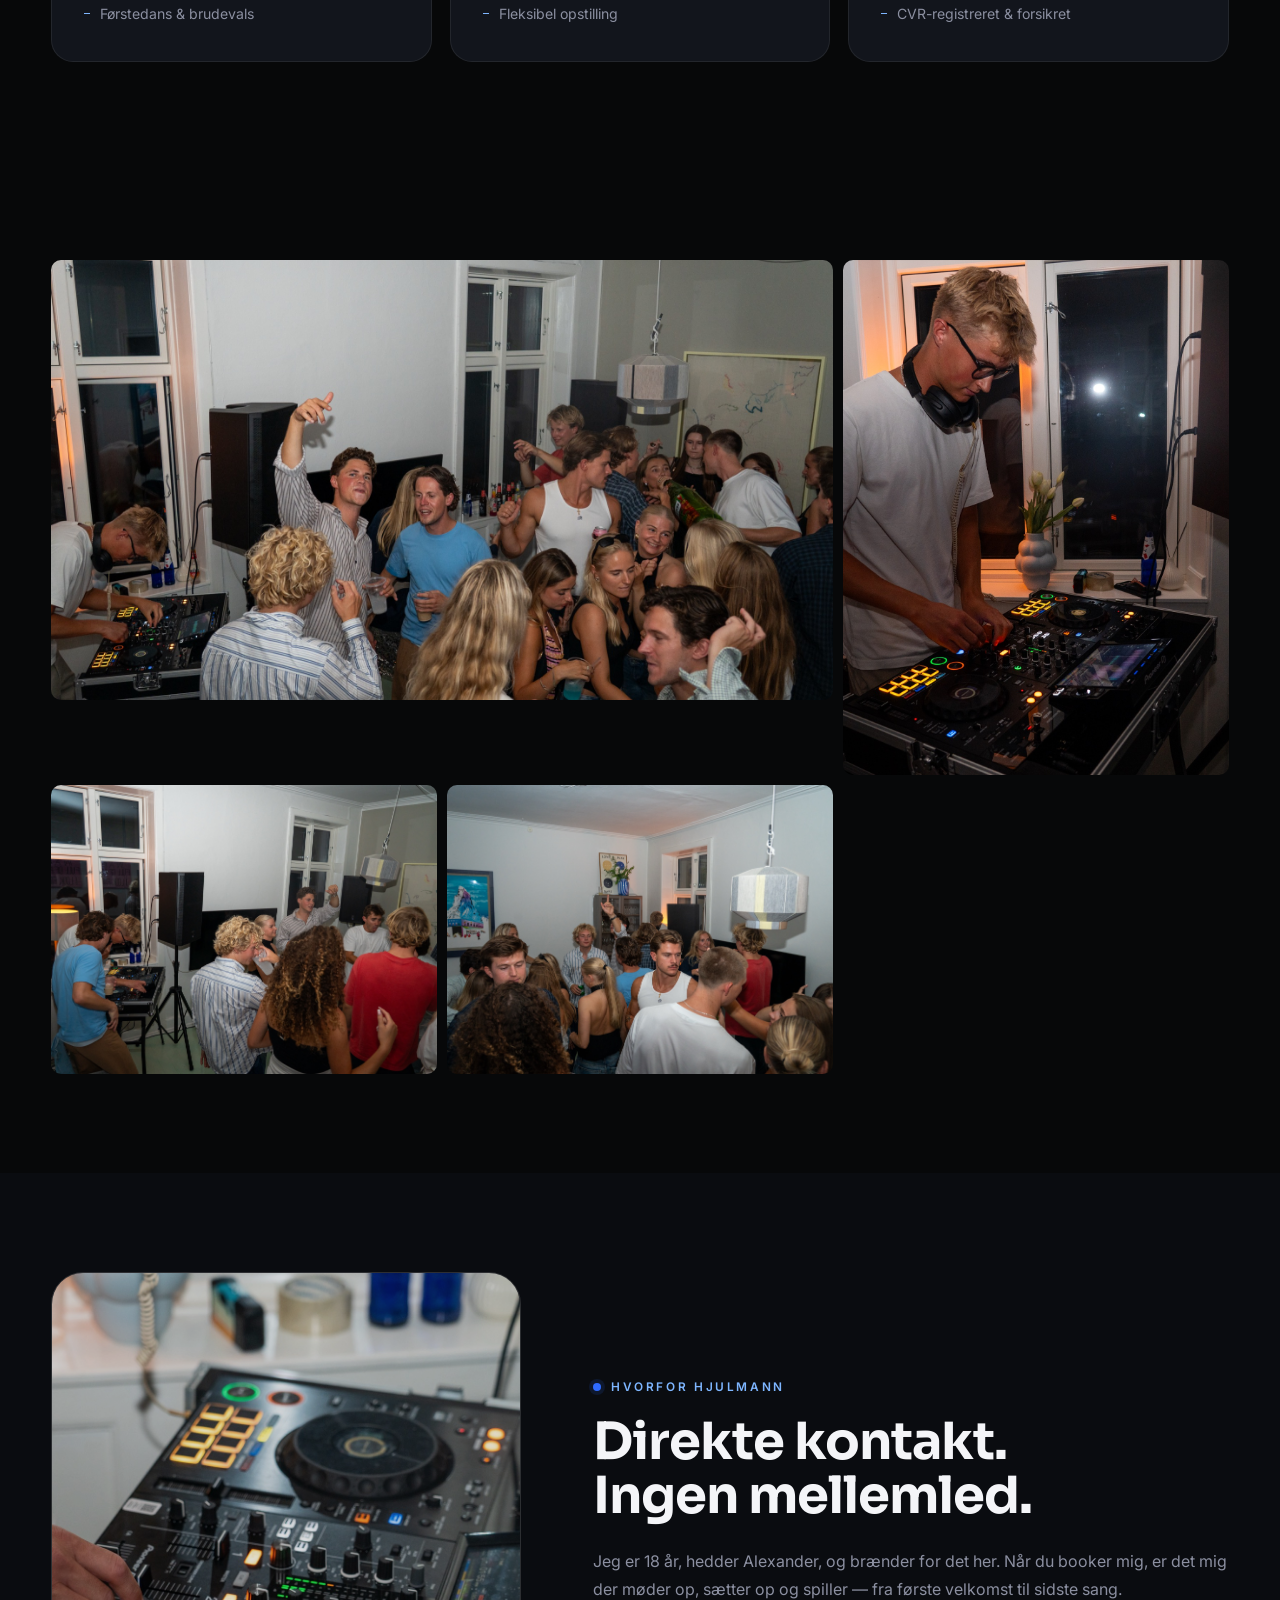
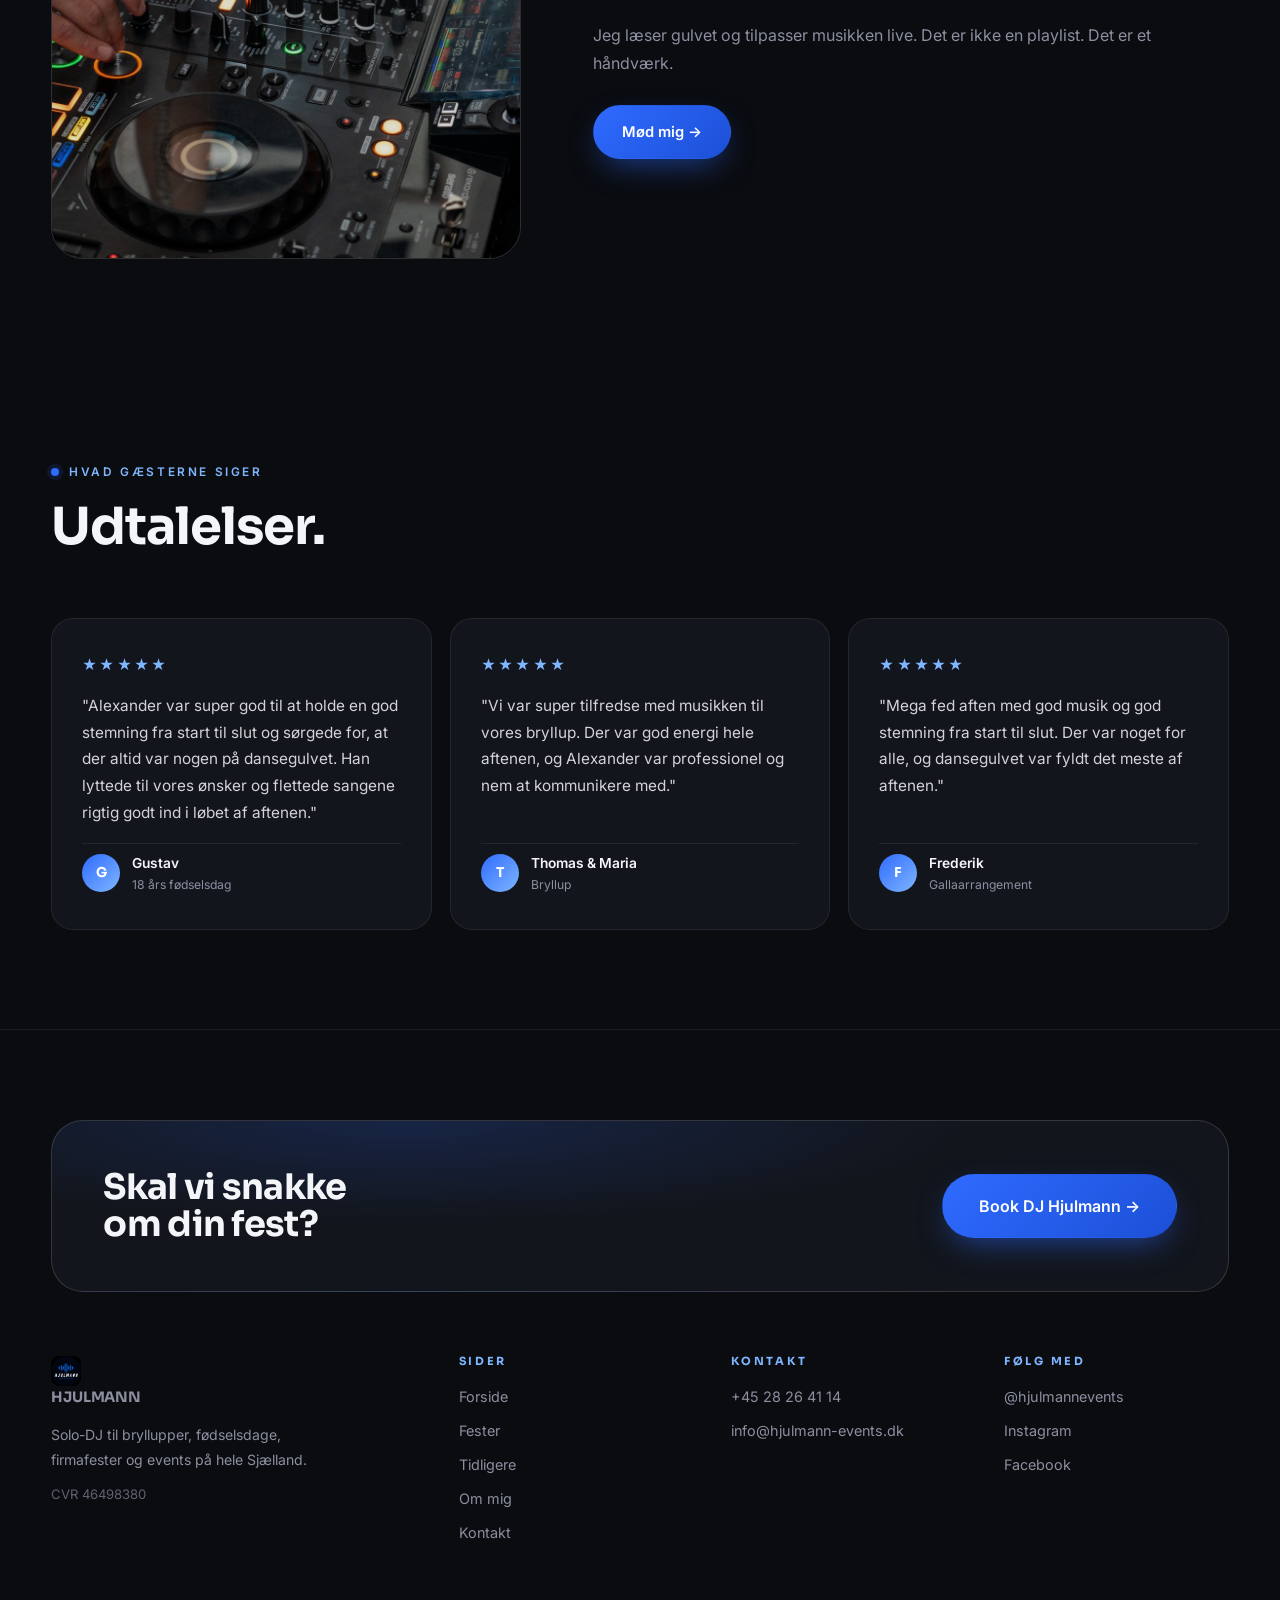
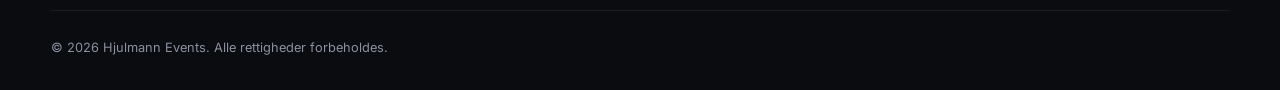
==== commit 0395ac45: "Fix: fjern forkerte billeder, brug rigtige party-fotos" ====
--- a/index.html
+++ b/index.html
@@ -145,16 +145,16 @@
   <div class="section-inner">
     <div style="display:grid;grid-template-columns:repeat(3,1fr);gap:10px">
       <div class="reveal" style="--i:0;grid-column:span 2;overflow:hidden;border-radius:10px;aspect-ratio:16/9">
-        <img src="IMG_3820.jpg" alt="Fest" style="width:100%;height:100%;object-fit:cover" />
+        <img src="img-crowd-hero.jpg" alt="Fest" style="width:100%;height:100%;object-fit:cover" />
       </div>
       <div class="reveal" style="--i:1;overflow:hidden;border-radius:10px;aspect-ratio:3/4">
-        <img src="IMG_6307.jpg" alt="Alexander ved pulten" style="width:100%;height:100%;object-fit:cover" />
+        <img src="img-party-dj.jpg" alt="Alexander ved pulten" style="width:100%;height:100%;object-fit:cover" />
       </div>
       <div class="reveal" style="--i:2;overflow:hidden;border-radius:10px;aspect-ratio:4/3">
-        <img src="IMG_5326.jpg" alt="Fest" style="width:100%;height:100%;object-fit:cover" />
+        <img src="img-crowd-1.jpg" alt="Fest" style="width:100%;height:100%;object-fit:cover" />
       </div>
       <div class="reveal" style="--i:3;overflow:hidden;border-radius:10px;aspect-ratio:4/3">
-        <img src="IMG_5331.jpg" alt="Fest" style="width:100%;height:100%;object-fit:cover" />
+        <img src="img-crowd-2.jpg" alt="Fest" style="width:100%;height:100%;object-fit:cover" />
       </div>
     </div>
   </div>
@@ -165,7 +165,7 @@
   <div class="section-inner">
     <div class="split">
       <div class="split-media reveal">
-        <img src="IMG_5992.jpg" alt="Alexander Hjulmann ved pulten" />
+        <img src="img-mixer-close.jpg" alt="Alexander Hjulmann ved pulten" />
       </div>
       <div class="split-body reveal" style="--i:1">
         <span class="kicker">Hvorfor Hjulmann</span>
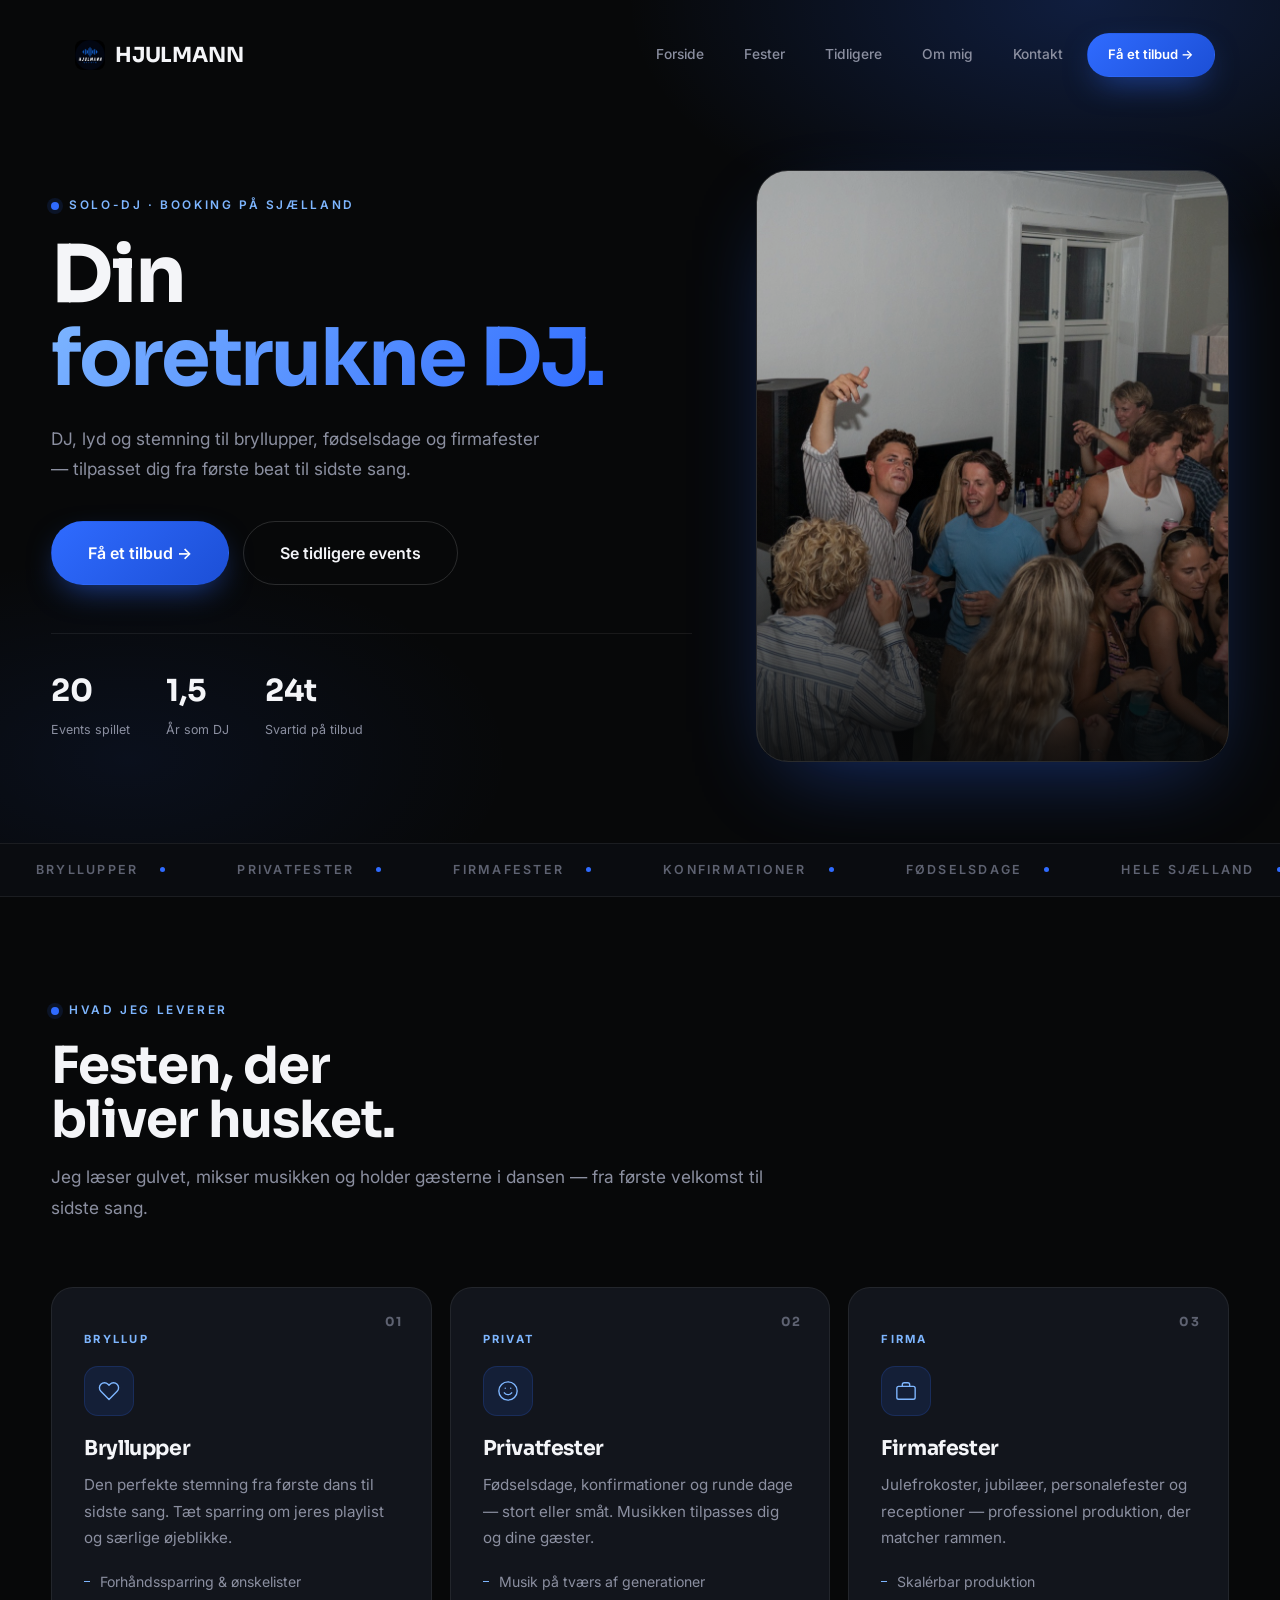
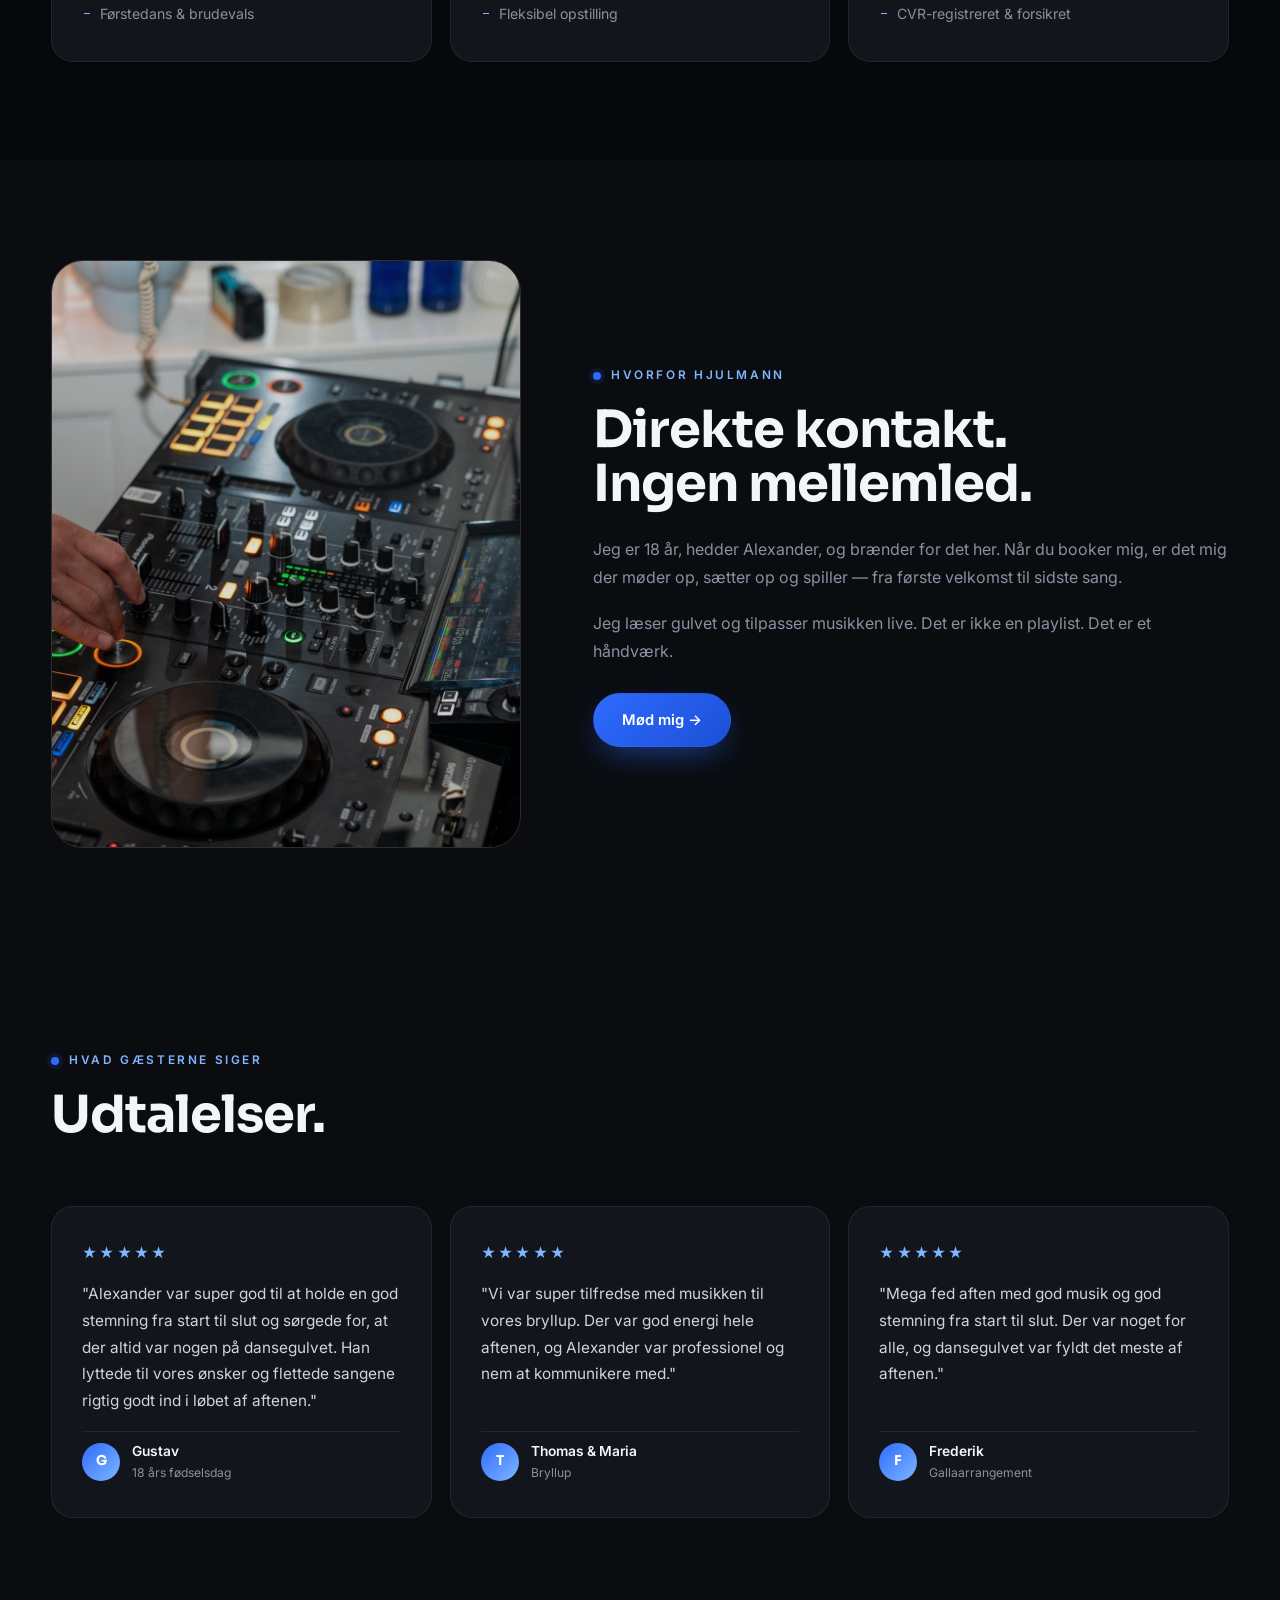
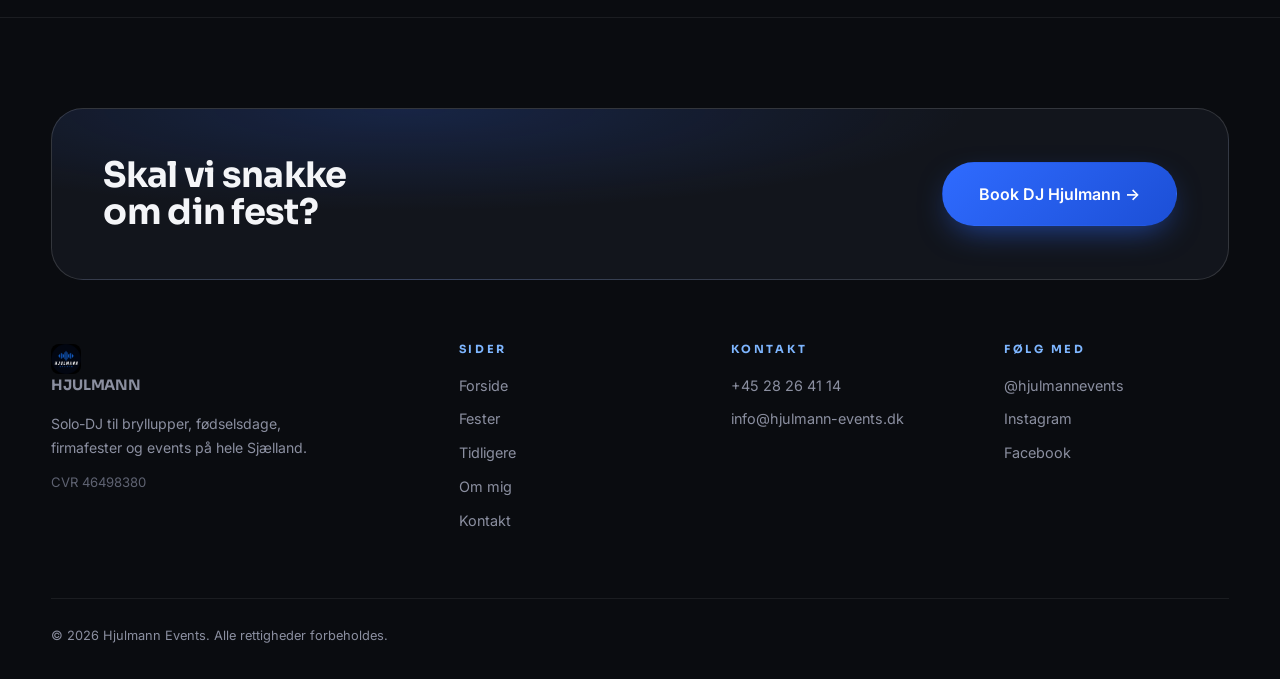
==== commit 7fbabcff: "Fjern fotogrid fra forside, tilføj til fester-side + favicon" ====
--- a/index.html
+++ b/index.html
@@ -8,6 +8,7 @@
 <link rel="preconnect" href="https://fonts.googleapis.com">
 <link rel="preconnect" href="https://fonts.gstatic.com" crossorigin>
 <link href="https://fonts.googleapis.com/css2?family=Inter:wght@400;500;600;700&family=Sora:wght@600;700;800&display=swap" rel="stylesheet">
+<link rel="icon" href="logo.png" type="image/png" />
 <link rel="stylesheet" href="styles.css" />
 </head>
 <body>
@@ -140,26 +141,6 @@
   </div>
 </section>
 
-<!-- PHOTO GRID -->
-<section class="section">
-  <div class="section-inner">
-    <div style="display:grid;grid-template-columns:repeat(3,1fr);gap:10px">
-      <div class="reveal" style="--i:0;grid-column:span 2;overflow:hidden;border-radius:10px;aspect-ratio:16/9">
-        <img src="img-crowd-hero.jpg" alt="Fest" style="width:100%;height:100%;object-fit:cover" />
-      </div>
-      <div class="reveal" style="--i:1;overflow:hidden;border-radius:10px;aspect-ratio:3/4">
-        <img src="img-party-dj.jpg" alt="Alexander ved pulten" style="width:100%;height:100%;object-fit:cover" />
-      </div>
-      <div class="reveal" style="--i:2;overflow:hidden;border-radius:10px;aspect-ratio:4/3">
-        <img src="img-crowd-1.jpg" alt="Fest" style="width:100%;height:100%;object-fit:cover" />
-      </div>
-      <div class="reveal" style="--i:3;overflow:hidden;border-radius:10px;aspect-ratio:4/3">
-        <img src="img-crowd-2.jpg" alt="Fest" style="width:100%;height:100%;object-fit:cover" />
-      </div>
-    </div>
-  </div>
-</section>
-
 <!-- ABOUT SPLIT -->
 <section class="section" style="background:var(--bg-1)">
   <div class="section-inner">
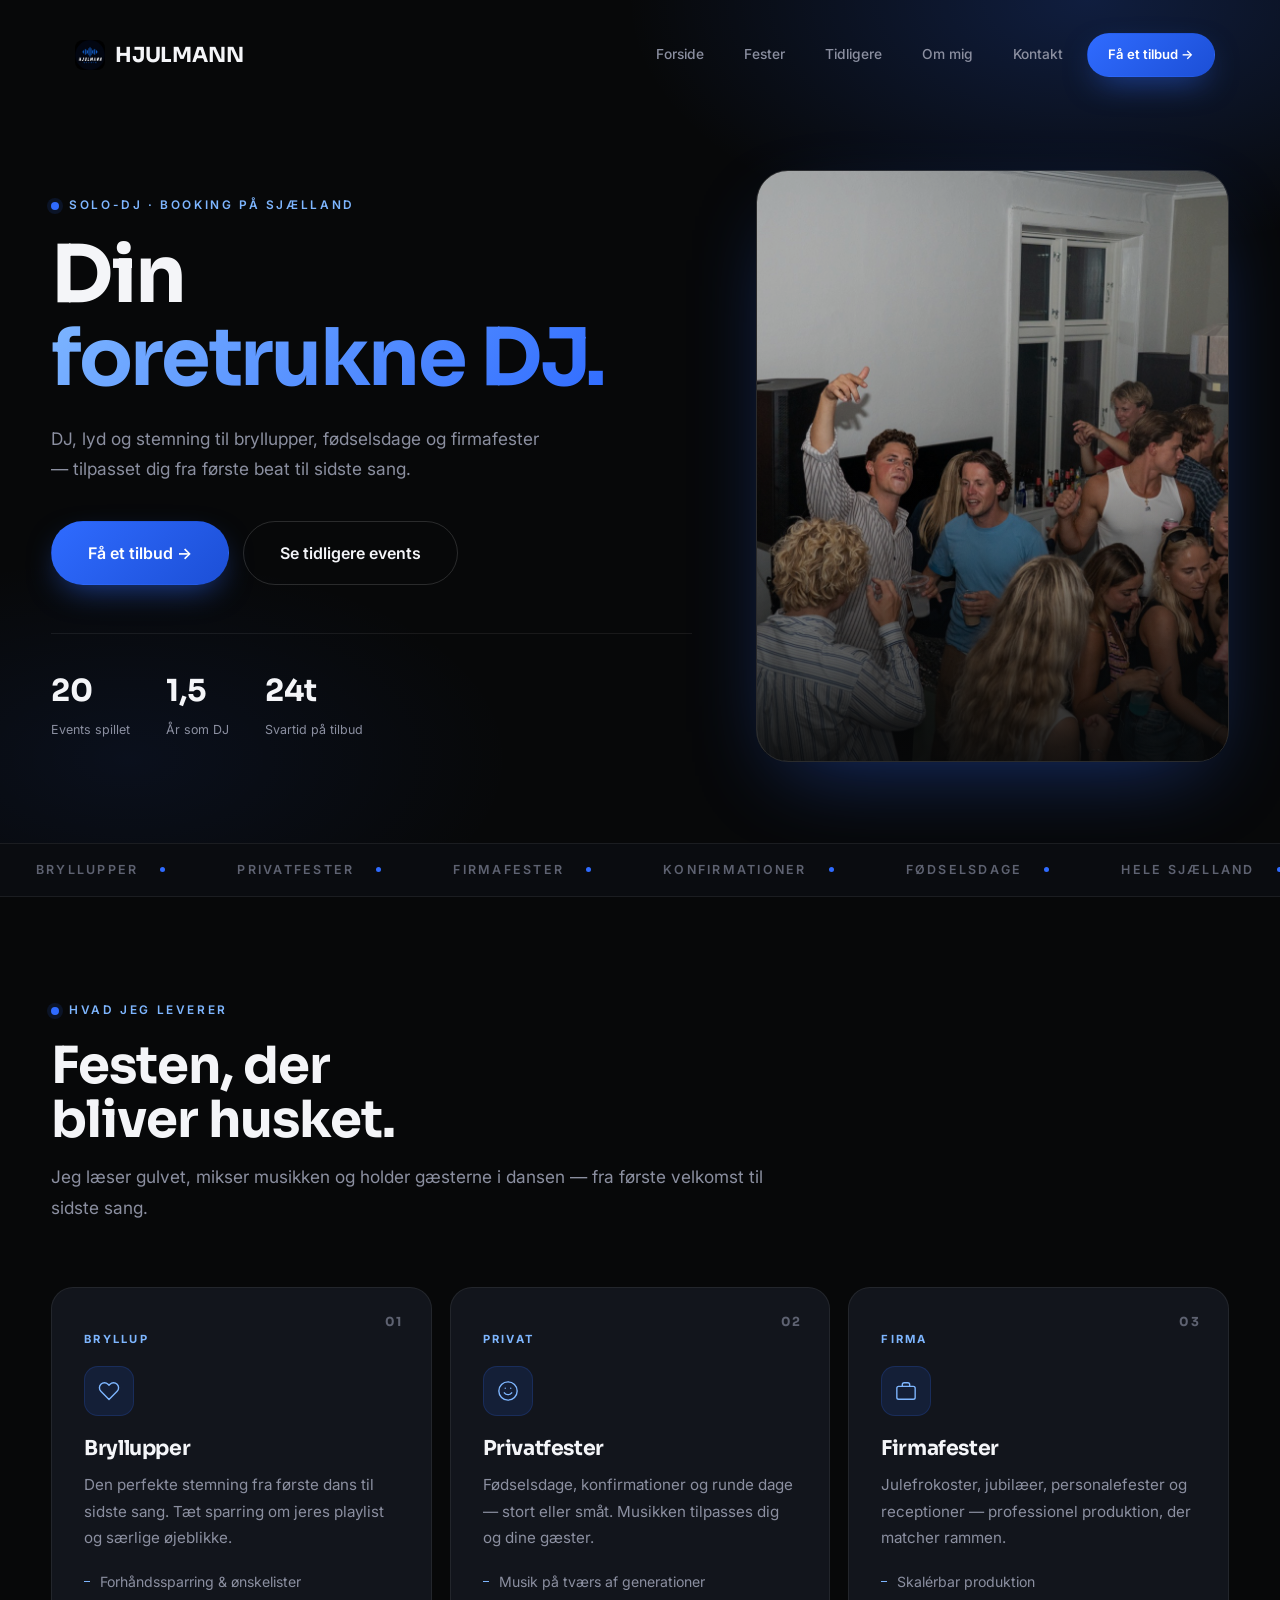
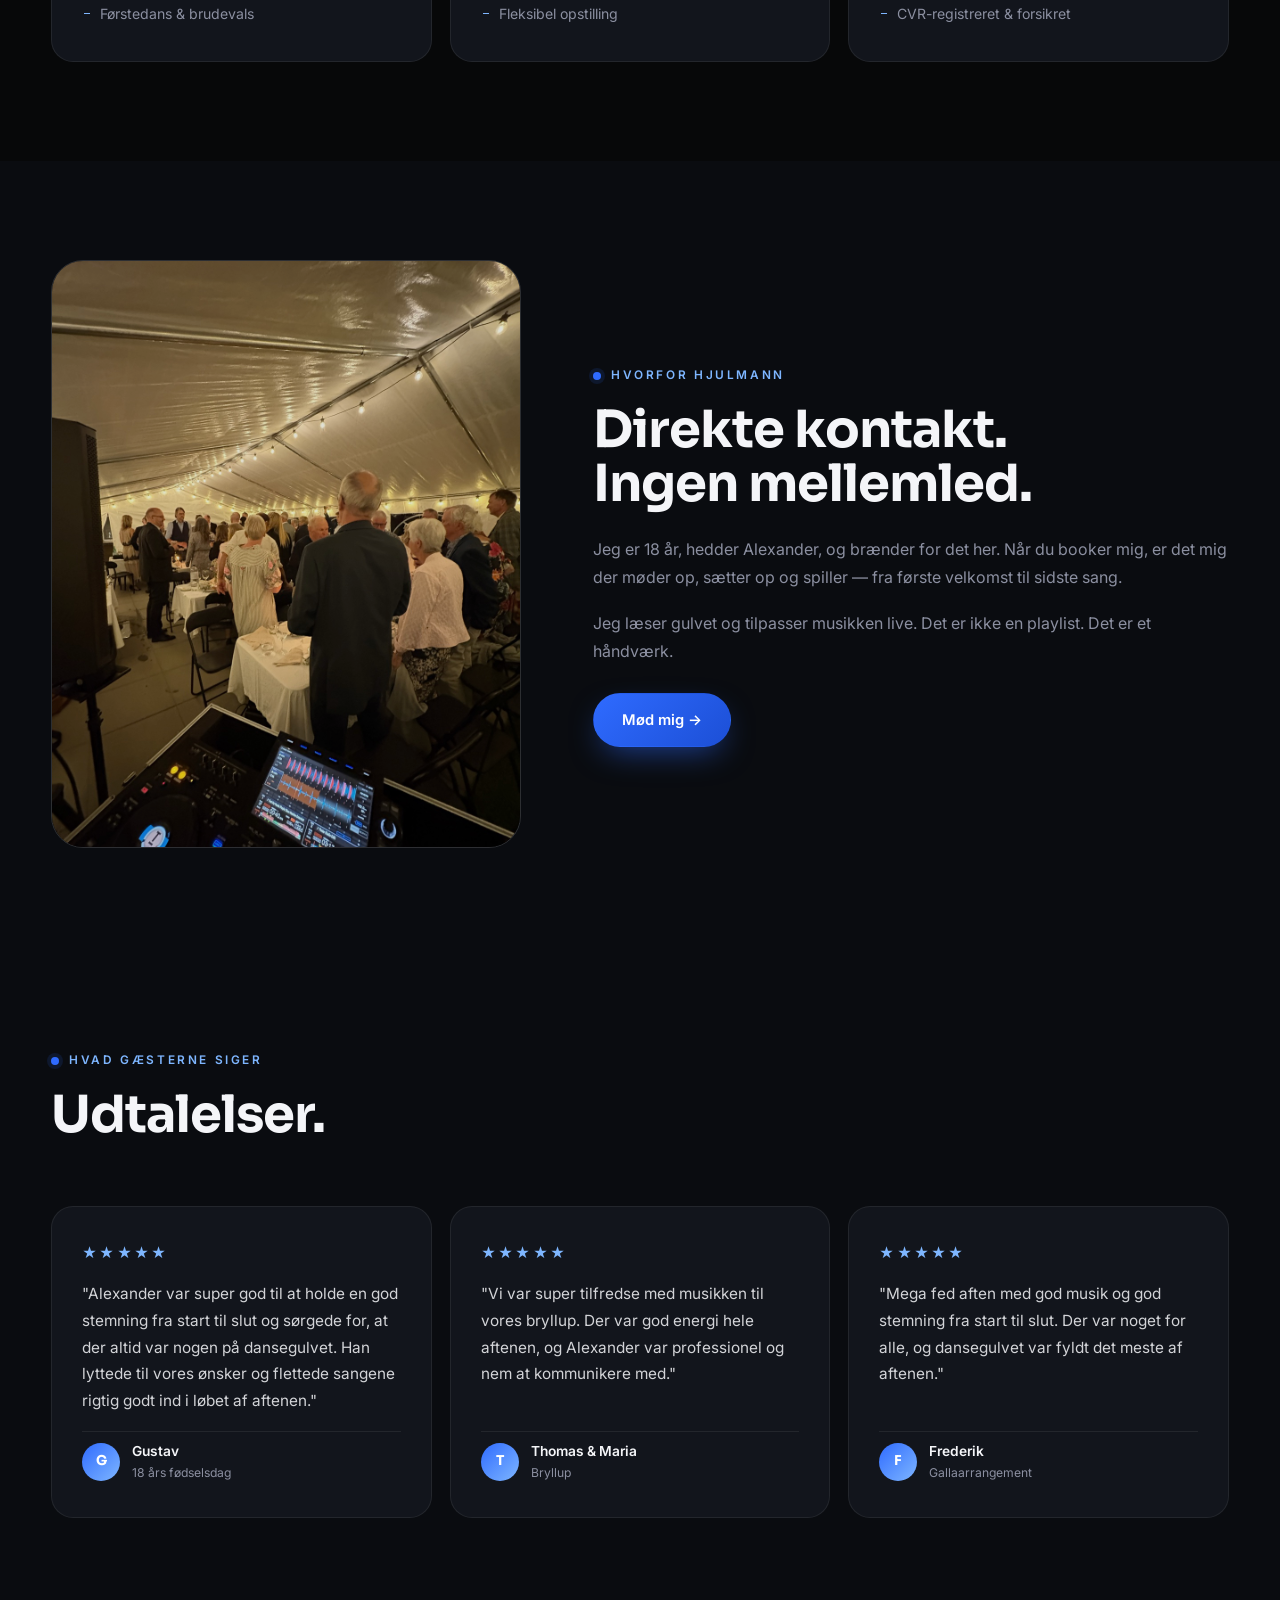
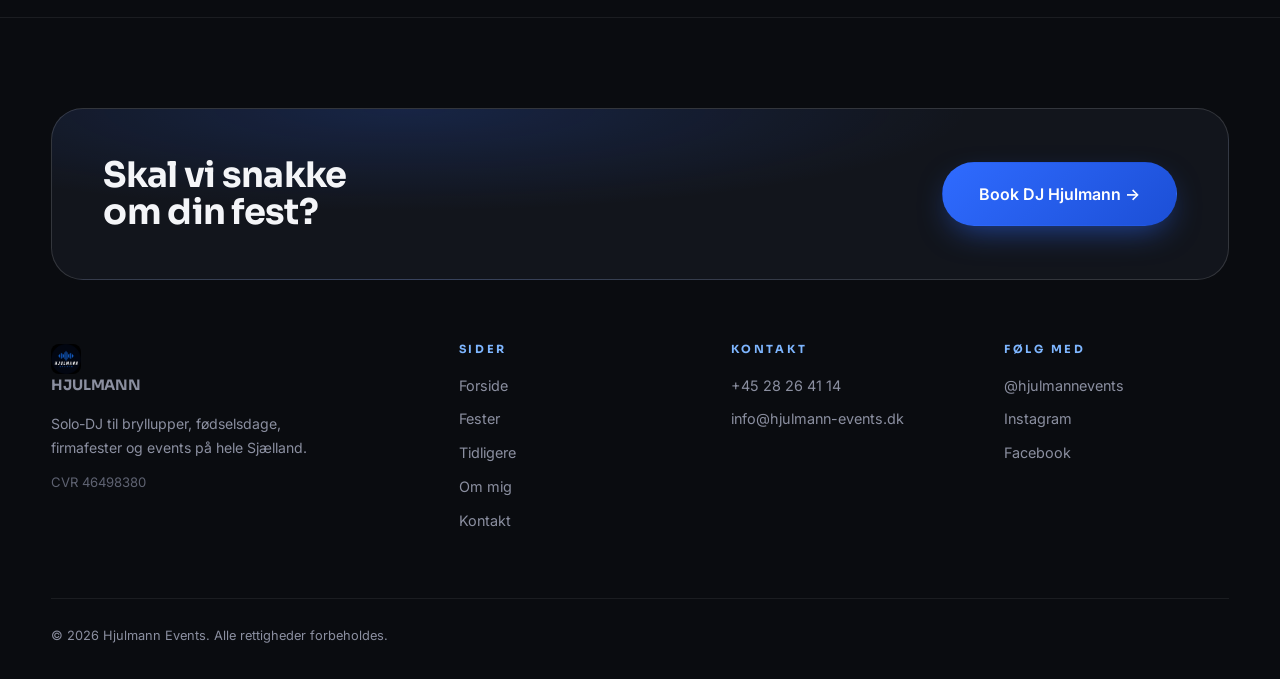
==== commit f84887f8: "Redistribute photos across pages, add new images - Add img-film-outdoor.jpg (film photo, Alexander w" ====
--- a/index.html
+++ b/index.html
@@ -146,7 +146,7 @@
   <div class="section-inner">
     <div class="split">
       <div class="split-media reveal">
-        <img src="img-mixer-close.jpg" alt="Alexander Hjulmann ved pulten" />
+        <img src="img-outdoor-dj.jpg" alt="Alexander Hjulmann ved bryllup" />
       </div>
       <div class="split-body reveal" style="--i:1">
         <span class="kicker">Hvorfor Hjulmann</span>
--- a/styles.css
+++ b/styles.css
@@ -492,6 +492,17 @@
 .foot-cta h3{font-size:clamp(1.4rem,3vw,2.2rem)}
 .foot-grid{max-width:var(--max);margin:0 auto;display:grid;grid-template-columns:1.6fr 1fr 1fr 1fr;gap:48px;padding-bottom:56px}
 @media(max-width:760px){.foot-grid{grid-template-columns:1fr 1fr}}
+@media(max-width:480px){
+  .foot-grid{grid-template-columns:1fr}
+  .hero{padding-top:130px}
+  .hero-stats{gap:20px}
+  .hero-stat .num{font-size:1.5rem}
+  .hero-actions{flex-direction:column;align-items:flex-start}
+  .hero-actions .btn{width:100%;justify-content:center}
+  .foot-cta{flex-direction:column;text-align:center}
+  .foot-cta .btn{align-self:center}
+  h1{font-size:clamp(2.2rem,9vw,2.8rem)}
+}
 .foot-grid h4{font-family:'Sora',sans-serif;font-size:.7rem;letter-spacing:.24em;text-transform:uppercase;color:var(--accent-2);margin-bottom:18px;font-weight:700}
 .foot-grid a{display:block;color:var(--muted);font-size:.9rem;margin-bottom:10px;transition:color .2s}
 .foot-grid a:hover{color:var(--fg)}
